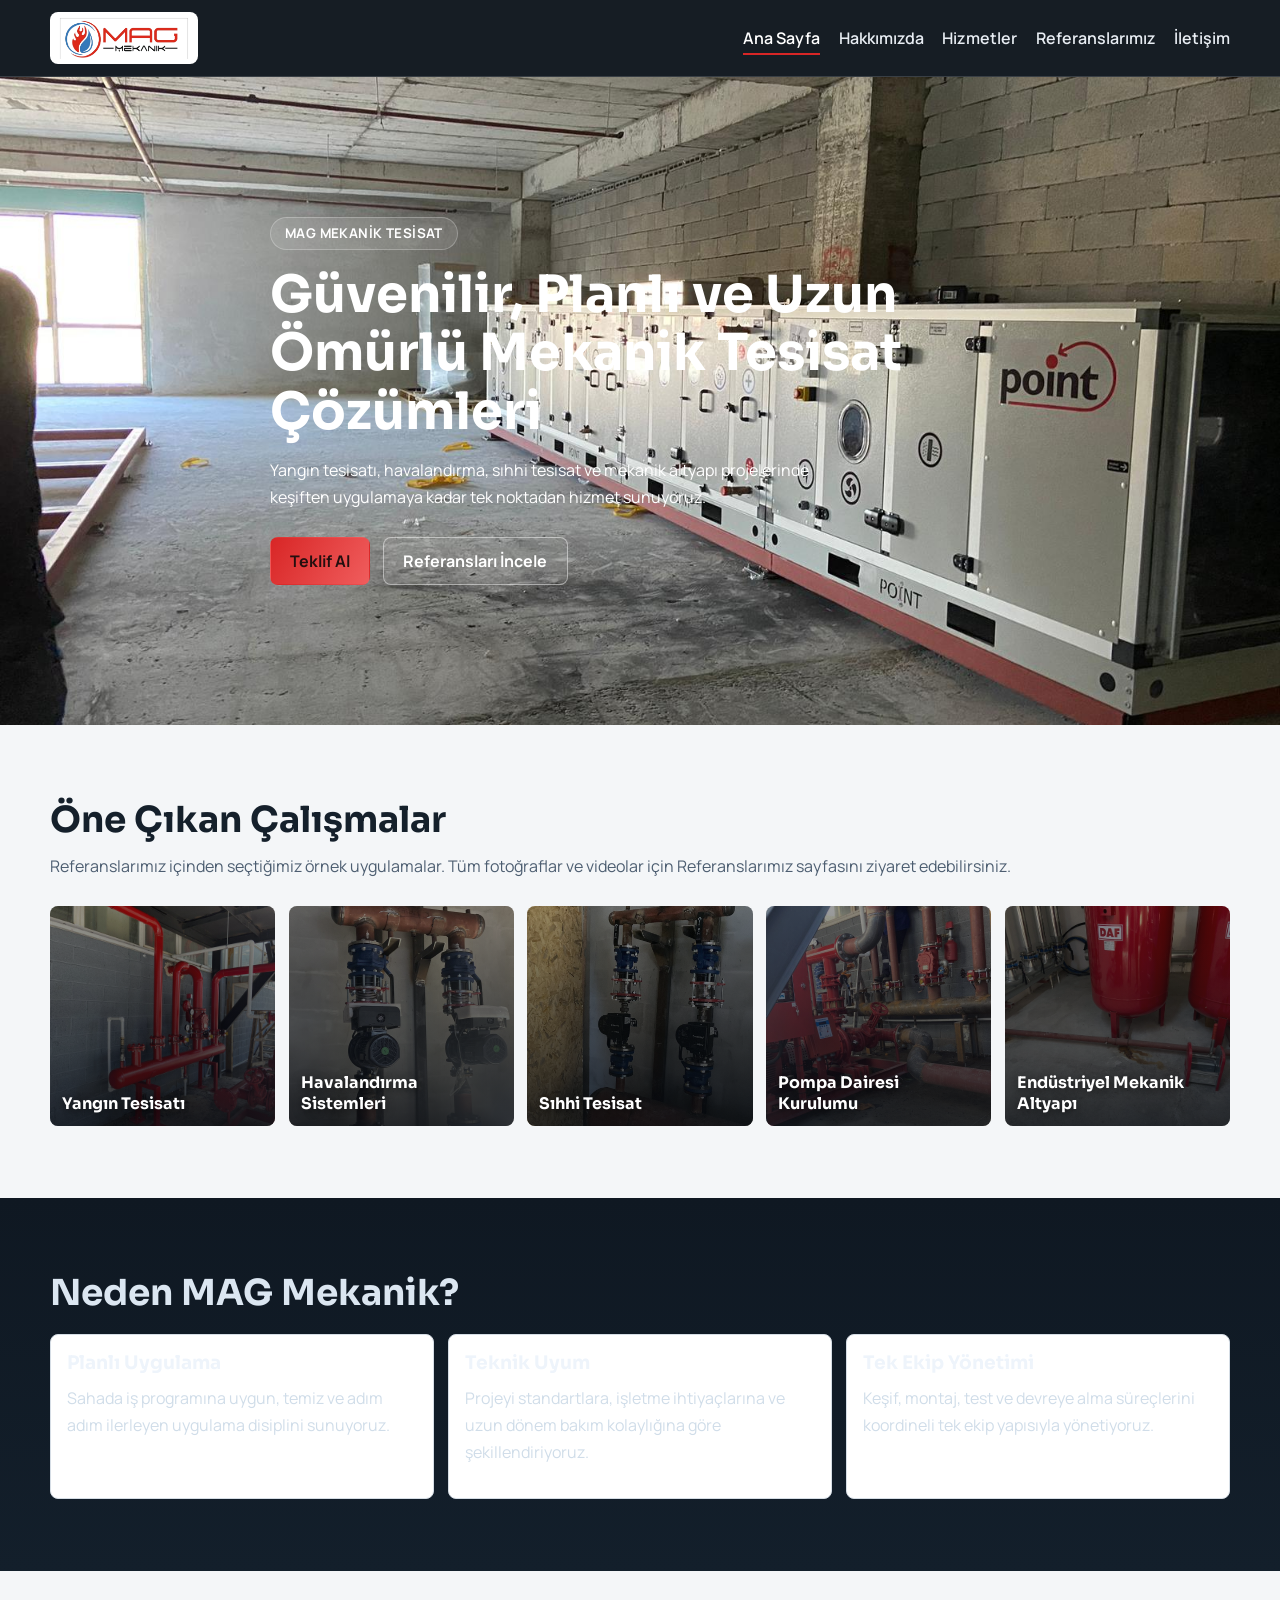
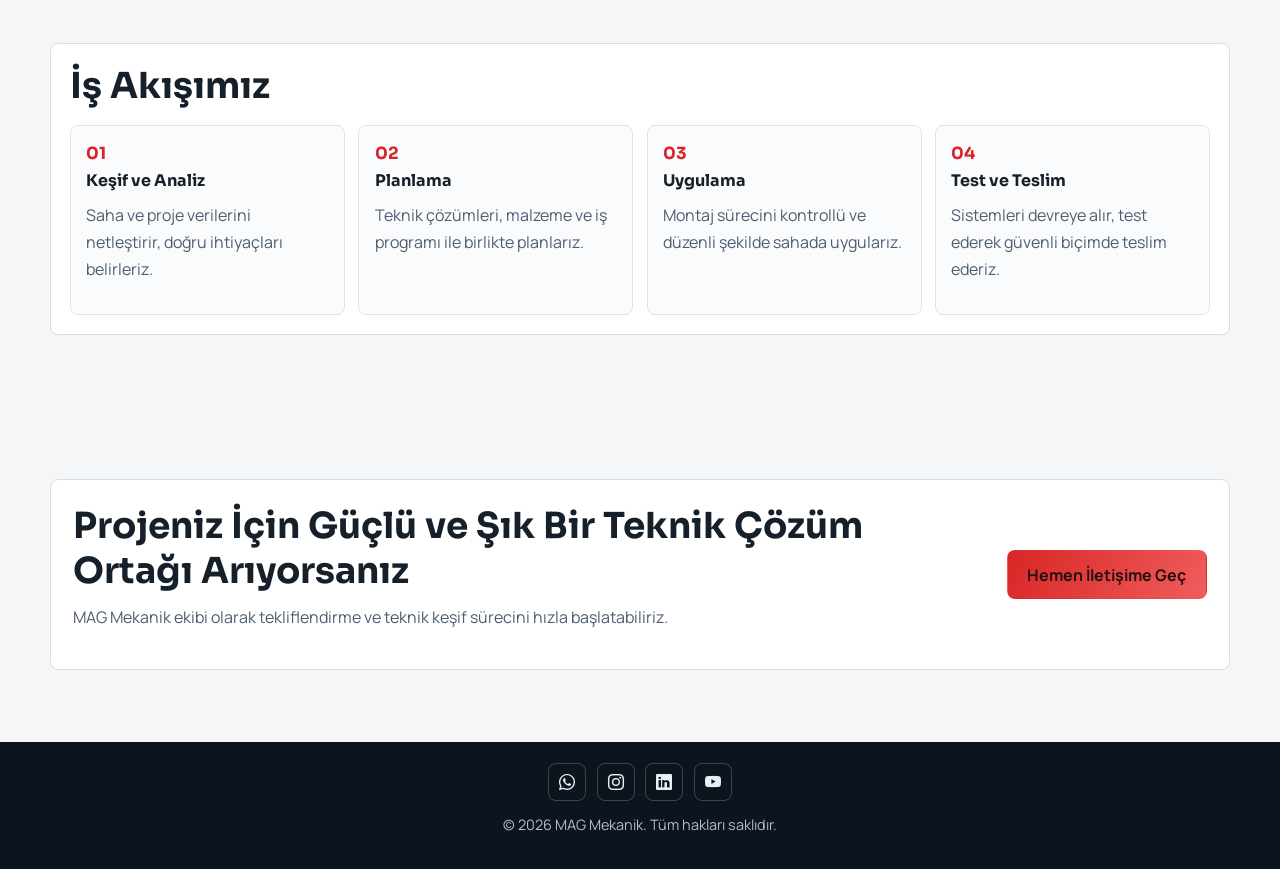
==== index.html @ f4909c28 "Add files via upload" ====
<!DOCTYPE html>
<html lang="tr">
<head>
  <meta charset="UTF-8">
  <meta name="viewport" content="width=device-width, initial-scale=1.0">
  <title>MAG Mekanik | Ana Sayfa</title>
  <meta name="description" content="MAG Mekanik: mekanik tesisat, yangın tesisatı, havalandırma ve sıhhi tesisat çözümleri.">
  <link rel="preconnect" href="https://fonts.googleapis.com">
  <link rel="preconnect" href="https://fonts.gstatic.com" crossorigin>
  <link href="https://fonts.googleapis.com/css2?family=Manrope:wght@400;500;600;700;800&family=Sora:wght@600;700;800&display=swap" rel="stylesheet">
  <link rel="stylesheet" href="https://cdn.jsdelivr.net/npm/bootstrap-icons@1.11.3/font/bootstrap-icons.min.css">
  <link rel="stylesheet" href="styles.css">
</head>
<body>
  <div class="page-wrap">
    <header class="topbar">
      <div class="container topbar-inner">
        <a class="brand" href="index.html" aria-label="MAG Mekanik">
          <img src="assets/mag-logo-clean.png" alt="MAG Mekanik logosu">
        </a>
        <button class="menu-btn" id="menuBtn" aria-label="Menüyü aç veya kapat">Menü</button>
        <ul class="menu" id="menu">
          <li><a class="active" href="index.html">Ana Sayfa</a></li>
          <li><a href="hakkimizda.html">Hakkımızda</a></li>
          <li><a href="hizmetler.html">Hizmetler</a></li>
          <li><a href="referanslar.html">Referanslarımız</a></li>
          <li><a href="iletisim.html">İletişim</a></li>
        </ul>
      </div>
    </header>

    <main>
      <section class="hero">
        <div class="hero-slider">
          <div class="hero-slide active" style="background-image:url('assets/gallery/work-036.jpg')"></div>
          <div class="hero-slide" style="background-image:url('assets/gallery/work-037.jpg')"></div>
          <div class="hero-slide" style="background-image:url('assets/gallery/work-015.jpg')"></div>
          <div class="hero-slide" style="background-image:url('assets/gallery/work-016.jpg')"></div>
        </div>

        <div class="container hero-content">
          <span class="eyebrow">MAG MEKANİK TESİSAT</span>
          <h1>Güvenilir, Planlı ve Uzun Ömürlü Mekanik Tesisat Çözümleri</h1>
          <p>
            Yangın tesisatı, havalandırma, sıhhi tesisat ve mekanik altyapı
            projelerinde keşiften uygulamaya kadar tek noktadan hizmet sunuyoruz.
          </p>
          <div class="button-row">
            <a class="btn btn-primary" href="iletisim.html">Teklif Al</a>
            <a class="btn btn-ghost" href="referanslar.html">Referansları İncele</a>
          </div>
        </div>
      </section>

      <section class="section">
        <div class="container">
          <h2>Öne Çıkan Çalışmalar</h2>
          <p class="muted">
            Referanslarımız içinden seçtiğimiz örnek uygulamalar. Tüm fotoğraflar
            ve videolar için Referanslarımız sayfasını ziyaret edebilirsiniz.
          </p>

          <div class="feature-grid">
            <a class="feature-card feature-1" href="hizmetler.html#yangin"><h3>Yangın Tesisatı</h3></a>
            <a class="feature-card feature-2" href="hizmetler.html#havalandirma"><h3>Havalandırma Sistemleri</h3></a>
            <a class="feature-card feature-3" href="hizmetler.html#sihhi"><h3>Sıhhi Tesisat</h3></a>
            <a class="feature-card feature-4" href="hizmetler.html#pompa"><h3>Pompa Dairesi Kurulumu</h3></a>
            <a class="feature-card feature-5" href="hizmetler.html#endustriyel"><h3>Endüstriyel Mekanik Altyapı</h3></a>
          </div>
        </div>
      </section>

      <section class="section section-dark">
        <div class="container">
          <h2>Neden MAG Mekanik?</h2>
          <div class="service-grid">
            <article>
              <h3>Planlı Uygulama</h3>
              <p class="muted">Sahada iş programına uygun, temiz ve adım adım ilerleyen uygulama disiplini sunuyoruz.</p>
            </article>
            <article>
              <h3>Teknik Uyum</h3>
              <p class="muted">Projeyi standartlara, işletme ihtiyaçlarına ve uzun dönem bakım kolaylığına göre şekillendiriyoruz.</p>
            </article>
            <article>
              <h3>Tek Ekip Yönetimi</h3>
              <p class="muted">Keşif, montaj, test ve devreye alma süreçlerini koordineli tek ekip yapısıyla yönetiyoruz.</p>
            </article>
          </div>
        </div>
      </section>

      <section class="section">
        <div class="container timeline-wrap">
          <h2>İş Akışımız</h2>
          <div class="timeline-grid">
            <article><strong>01</strong><h3>Keşif ve Analiz</h3><p class="muted">Saha ve proje verilerini netleştirir, doğru ihtiyaçları belirleriz.</p></article>
            <article><strong>02</strong><h3>Planlama</h3><p class="muted">Teknik çözümleri, malzeme ve iş programı ile birlikte planlarız.</p></article>
            <article><strong>03</strong><h3>Uygulama</h3><p class="muted">Montaj sürecini kontrollü ve düzenli şekilde sahada uygularız.</p></article>
            <article><strong>04</strong><h3>Test ve Teslim</h3><p class="muted">Sistemleri devreye alır, test ederek güvenli biçimde teslim ederiz.</p></article>
          </div>
        </div>
      </section>

      <section class="section">
        <div class="container cta-band">
          <div>
            <h2>Projeniz İçin Güçlü ve Şık Bir Teknik Çözüm Ortağı Arıyorsanız</h2>
            <p class="muted">MAG Mekanik ekibi olarak tekliflendirme ve teknik keşif sürecini hızla başlatabiliriz.</p>
          </div>
          <a class="btn btn-primary" href="iletisim.html">Hemen İletişime Geç</a>
        </div>
      </section>
    </main>

    <footer class="footer">
      <div class="container">
        <div class="footer-social">
          <a href="https://wa.me/905415067615" target="_blank" rel="noopener noreferrer" aria-label="WhatsApp"><i class="bi bi-whatsapp"></i></a>
          <a href="https://www.instagram.com/" target="_blank" rel="noopener noreferrer" aria-label="Instagram"><i class="bi bi-instagram"></i></a>
          <a href="https://www.linkedin.com/" target="_blank" rel="noopener noreferrer" aria-label="LinkedIn"><i class="bi bi-linkedin"></i></a>
          <a href="https://www.youtube.com/" target="_blank" rel="noopener noreferrer" aria-label="YouTube"><i class="bi bi-youtube"></i></a>
        </div>
        <p>© <span id="year"></span> MAG Mekanik. Tüm hakları saklıdır.</p>
      </div>
    </footer>
  </div>
  <script src="main.js"></script>
</body>
</html>
---- styles.css ----
:root {
  --bg: #f4f6f8;
  --surface: #ffffff;
  --text: #15202b;
  --muted: #4d5e71;
  --line: #d5dde5;
  --brand-red: #d82626;
  --brand-blue: #2b7ec3;
  --dark: #0f1922;
}

*,
*::before,
*::after {
  box-sizing: border-box;
}

html {
  scroll-behavior: smooth;
}

body {
  margin: 0;
  font-family: "Manrope", sans-serif;
  color: var(--text);
  background: var(--bg);
}

a {
  color: inherit;
}

.container {
  width: min(1180px, calc(100% - 2.4rem));
  margin-inline: auto;
}

.page-wrap {
  min-height: 100vh;
  display: flex;
  flex-direction: column;
}

.topbar {
  position: sticky;
  top: 0;
  z-index: 30;
  background: rgba(10, 17, 25, 0.95);
  border-bottom: 1px solid rgba(255, 255, 255, 0.15);
  backdrop-filter: blur(4px);
}

.topbar-inner {
  display: flex;
  align-items: center;
  justify-content: space-between;
  min-height: 76px;
  gap: 1rem;
}

.brand {
  display: inline-flex;
  align-items: center;
  background: #fff;
  border-radius: 8px;
  padding: 0.3rem 0.55rem;
}

.brand img {
  height: 42px;
  width: auto;
  display: block;
}

.menu-btn {
  display: none;
  border: 1px solid rgba(255, 255, 255, 0.35);
  color: #fff;
  background: rgba(255, 255, 255, 0.12);
  border-radius: 8px;
  padding: 0.4rem 0.75rem;
  font: inherit;
  font-weight: 600;
}

.menu {
  list-style: none;
  display: flex;
  gap: 1.15rem;
  margin: 0;
  padding: 0;
}

.menu a {
  text-decoration: none;
  color: #e8edf3;
  font-weight: 600;
}

.menu a.active {
  color: #fff;
  border-bottom: 2px solid var(--brand-red);
  padding-bottom: 0.25rem;
}

.hero {
  position: relative;
  min-height: 72vh;
  color: #fff;
  display: grid;
  align-items: center;
  overflow: hidden;
}

.hero-slider {
  position: absolute;
  inset: 0;
}

.hero-slide {
  position: absolute;
  inset: 0;
  background-size: cover;
  background-position: center 42%;
  opacity: 0;
  transition: opacity 0.8s ease;
}

.hero-slide.active {
  opacity: 1;
}

.hero::before {
  content: "";
  position: absolute;
  inset: 0;
  background:
    linear-gradient(110deg, rgba(10, 17, 25, 0.9) 20%, rgba(10, 17, 25, 0.52) 65%, rgba(10, 17, 25, 0.25) 100%);
}

.hero-content {
  position: relative;
  z-index: 1;
  max-width: 740px;
  padding: 4.8rem 0;
}

.eyebrow {
  display: inline-block;
  border: 1px solid rgba(255, 255, 255, 0.25);
  border-radius: 999px;
  padding: 0.42rem 0.88rem;
  background: rgba(255, 255, 255, 0.1);
  font-size: 0.84rem;
  font-weight: 700;
  letter-spacing: 0.03em;
}

h1,
h2,
h3,
h4 {
  margin: 0;
  font-family: "Sora", sans-serif;
}

h1 {
  margin-top: 1rem;
  font-size: clamp(2rem, 4vw, 3.7rem);
  line-height: 1.14;
}

.hero p {
  max-width: 60ch;
  line-height: 1.7;
  margin: 1rem 0 0;
}

.button-row {
  display: flex;
  gap: 0.8rem;
  margin-top: 1.6rem;
  flex-wrap: wrap;
}

.btn {
  border-radius: 8px;
  padding: 0.76rem 1.2rem;
  text-decoration: none;
  border: 1px solid transparent;
  font-weight: 700;
}

.btn-primary {
  background: linear-gradient(120deg, var(--brand-red), #f05d5d);
  color: #240f0f;
}

.btn-ghost {
  border-color: rgba(255, 255, 255, 0.45);
  color: #fff;
  background: rgba(255, 255, 255, 0.08);
}

.section {
  padding: 4.5rem 0;
}

.section-dark {
  background: linear-gradient(180deg, #0f1822, #131f2b);
  color: #dbe6f1;
}

.section-dark .muted {
  color: #d0dde9;
}

.section-dark article {
  background: rgba(0, 0, 0, 0.28);
  border-color: rgba(255, 255, 255, 0.26);
}

.section-dark h3,
.section-dark p {
  color: #eef4fb;
}

.section h2 {
  font-size: clamp(1.5rem, 2.8vw, 2.35rem);
}

.muted {
  margin-top: 0.7rem;
  color: var(--muted);
  line-height: 1.68;
}

.split {
  display: grid;
  grid-template-columns: 1.1fr 1fr;
  gap: 1.4rem;
  align-items: start;
}

.panel {
  background: var(--surface);
  border: 1px solid var(--line);
  border-radius: 8px;
  padding: 1.1rem;
}

.about-grid {
  display: grid;
  grid-template-columns: 1fr 1fr;
  gap: 1.1rem;
}

.about-card {
  display: grid;
  grid-template-rows: 220px auto;
  gap: 0.7rem;
  height: 100%;
}

.about-thumb {
  width: 100%;
  height: 100%;
  object-fit: cover;
  border-radius: 8px;
  border: 1px solid #d4dde7;
}

.feature-grid {
  margin-top: 1.6rem;
  display: grid;
  grid-template-columns: repeat(5, minmax(0, 1fr));
  gap: 0.85rem;
}

.feature-card {
  position: relative;
  min-height: 220px;
  border-radius: 8px;
  overflow: hidden;
  color: #fff;
  text-decoration: none;
}

.feature-card::before {
  content: "";
  position: absolute;
  inset: 0;
  background-size: cover;
  background-position: center;
  filter: saturate(0.82) brightness(0.76);
}

.feature-card::after {
  content: "";
  position: absolute;
  inset: 0;
  background: linear-gradient(180deg, rgba(8, 12, 18, 0.2), rgba(8, 12, 18, 0.8));
}

.feature-card h3 {
  position: absolute;
  z-index: 1;
  bottom: 12px;
  left: 12px;
  right: 12px;
  font-size: 1rem;
  text-shadow: 0 2px 8px rgba(0, 0, 0, 0.6);
}

.feature-1::before { background-image: url("assets/gallery/work-031.jpg"); }
.feature-2::before { background-image: url("assets/gallery/work-023.jpg"); }
.feature-3::before { background-image: url("assets/gallery/work-021.jpg"); }
.feature-4::before { background-image: url("assets/gallery/work-040.jpg"); }
.feature-5::before { background-image: url("assets/gallery/work-033.jpg"); }

.service-grid,
.stats-grid {
  margin-top: 1.2rem;
  display: grid;
  grid-template-columns: repeat(3, minmax(0, 1fr));
  gap: 0.85rem;
}

.service-grid article,
.stats-grid article {
  background: #fff;
  border: 1px solid var(--line);
  border-radius: 8px;
  padding: 1rem;
}

.service-photo-grid .service-photo-card {
  position: relative;
  min-height: 260px;
  color: #fff;
  overflow: hidden;
  border-color: rgba(255, 255, 255, 0.15);
}

.service-photo-grid .service-photo-card::before {
  content: "";
  position: absolute;
  inset: 0;
  background-size: cover;
  background-position: center;
  filter: saturate(0.9) brightness(0.78);
}

.service-photo-grid .service-photo-card::after {
  content: "";
  position: absolute;
  inset: 0;
  background: linear-gradient(180deg, rgba(7, 10, 15, 0.12), rgba(7, 10, 15, 0.84));
}

.service-photo-grid .service-photo-card h3,
.service-photo-grid .service-photo-card p {
  position: relative;
  z-index: 1;
  color: #f4f8fc;
}

.service-photo-grid .service-photo-card h3 {
  margin-top: auto;
  font-size: 1.04rem;
}

.service-photo-grid .service-photo-card p {
  color: #dce7f2;
}

.service-photo-grid .svc-1::before { background-image: url("assets/gallery/work-031.jpg"); }
.service-photo-grid .svc-2::before { background-image: url("assets/gallery/work-023.jpg"); }
.service-photo-grid .svc-3::before { background-image: url("assets/gallery/work-021.jpg"); }
.service-photo-grid .svc-4::before { background-image: url("assets/gallery/work-040.jpg"); }
.service-photo-grid .svc-5::before { background-image: url("assets/gallery/work-033.jpg"); }
.service-photo-grid .svc-6::before { background-image: url("assets/gallery/work-035.jpg"); }

.timeline-wrap {
  background: #fff;
  border: 1px solid var(--line);
  border-radius: 8px;
  padding: 1.2rem;
}

.timeline-grid {
  margin-top: 1.1rem;
  display: grid;
  grid-template-columns: repeat(4, minmax(0, 1fr));
  gap: 0.85rem;
}

.timeline-grid article {
  background: #f9fbfd;
  border: 1px solid #dbe3eb;
  border-radius: 8px;
  padding: 0.95rem;
}

.timeline-grid strong {
  color: var(--brand-red);
  font-family: "Sora", sans-serif;
  font-size: 1.05rem;
}

.timeline-grid h3 {
  margin-top: 0.4rem;
  font-size: 1rem;
}

.cta-band {
  background: #fff;
  border: 1px solid var(--line);
  border-radius: 8px;
  padding: 1.4rem;
  display: grid;
  grid-template-columns: 1fr auto;
  align-items: center;
  gap: 1rem;
}

.stats-grid strong {
  display: block;
  color: var(--brand-red);
  font-size: 1.45rem;
}

.stats-grid span {
  color: var(--muted);
  font-size: 0.92rem;
}

.ref-head {
  display: flex;
  align-items: baseline;
  justify-content: space-between;
  gap: 1rem;
}

.ref-head a {
  text-decoration: none;
  color: var(--brand-blue);
  font-weight: 700;
}

.gallery-video {
  margin-top: 1rem;
  border-radius: 8px;
  overflow: hidden;
  border: 1px solid var(--line);
  background: #000;
}

.gallery-video video {
  width: 100%;
  display: block;
  max-height: 460px;
}

.gallery-grid {
  margin-top: 1rem;
  columns: 4 220px;
  column-gap: 0.9rem;
}

.gallery-grid a {
  display: block;
  margin-bottom: 0.9rem;
  border-radius: 8px;
  overflow: hidden;
  border: 1px solid var(--line);
  break-inside: avoid;
}

.gallery-grid img {
  width: 100%;
  height: auto;
  display: block;
}

.contact-page .section {
  padding-top: 3rem;
}

.contact-block h3 {
  margin-top: 1.05rem;
  font-size: 1.03rem;
  font-family: "Manrope", sans-serif;
}

.contact-block p {
  margin: 0.5rem 0;
  line-height: 1.65;
  color: #273646;
}

.map-wrap {
  margin-top: 1rem;
  border: 1px solid var(--line);
  border-radius: 8px;
  overflow: hidden;
}

.map-wrap iframe {
  width: 100%;
  height: 380px;
  border: 0;
  display: block;
}

.contact-form {
  margin-top: 1rem;
  display: grid;
  gap: 0.45rem;
}

.contact-form label {
  font-size: 0.92rem;
}

.contact-form input,
.contact-form textarea {
  font: inherit;
  border: 1px solid #c7d2dd;
  border-radius: 8px;
  padding: 0.7rem 0.8rem;
  background: #fff;
}

.footer {
  margin-top: auto;
  background: #0c151e;
  color: #b0becd;
  text-align: center;
  font-size: 0.9rem;
  padding: 1.3rem 0;
}

.footer-social {
  display: flex;
  align-items: center;
  justify-content: center;
  gap: 0.65rem;
  margin-bottom: 0.8rem;
}

.footer-social a {
  width: 38px;
  height: 38px;
  border-radius: 8px;
  border: 1px solid rgba(255, 255, 255, 0.2);
  display: inline-flex;
  align-items: center;
  justify-content: center;
  text-decoration: none;
  color: #e6eef6;
  transition: transform 0.2s ease, border-color 0.2s ease, background 0.2s ease;
}

.footer-social a:hover {
  transform: translateY(-2px);
  border-color: rgba(255, 255, 255, 0.45);
  background: rgba(255, 255, 255, 0.08);
}

.footer-social i {
  font-size: 1rem;
}

@media (max-width: 1080px) {
  .feature-grid {
    grid-template-columns: repeat(3, minmax(0, 1fr));
  }

  .timeline-grid {
    grid-template-columns: repeat(2, minmax(0, 1fr));
  }
}

@media (max-width: 900px) {
  .split,
  .service-grid,
  .stats-grid {
    grid-template-columns: 1fr 1fr;
  }

  .about-grid {
    grid-template-columns: 1fr;
  }

  .cta-band {
    grid-template-columns: 1fr;
  }

  .menu-btn {
    display: inline-block;
  }

  .menu {
    position: absolute;
    right: 1.2rem;
    top: 74px;
    width: min(290px, calc(100% - 2.4rem));
    border: 1px solid rgba(255, 255, 255, 0.2);
    border-radius: 8px;
    display: none;
    flex-direction: column;
    padding: 0.85rem;
    background: rgba(12, 21, 30, 0.98);
  }

  .menu.open {
    display: flex;
  }

  .gallery-grid {
    columns: 3 180px;
  }
}

@media (max-width: 680px) {
  .container {
    width: min(1180px, calc(100% - 1.2rem));
  }

  .feature-grid,
  .split,
  .about-grid,
  .service-grid,
  .stats-grid,
  .timeline-grid {
    grid-template-columns: 1fr;
  }

  .section {
    padding: 3.4rem 0;
  }

  .gallery-grid {
    columns: 2 140px;
  }
}
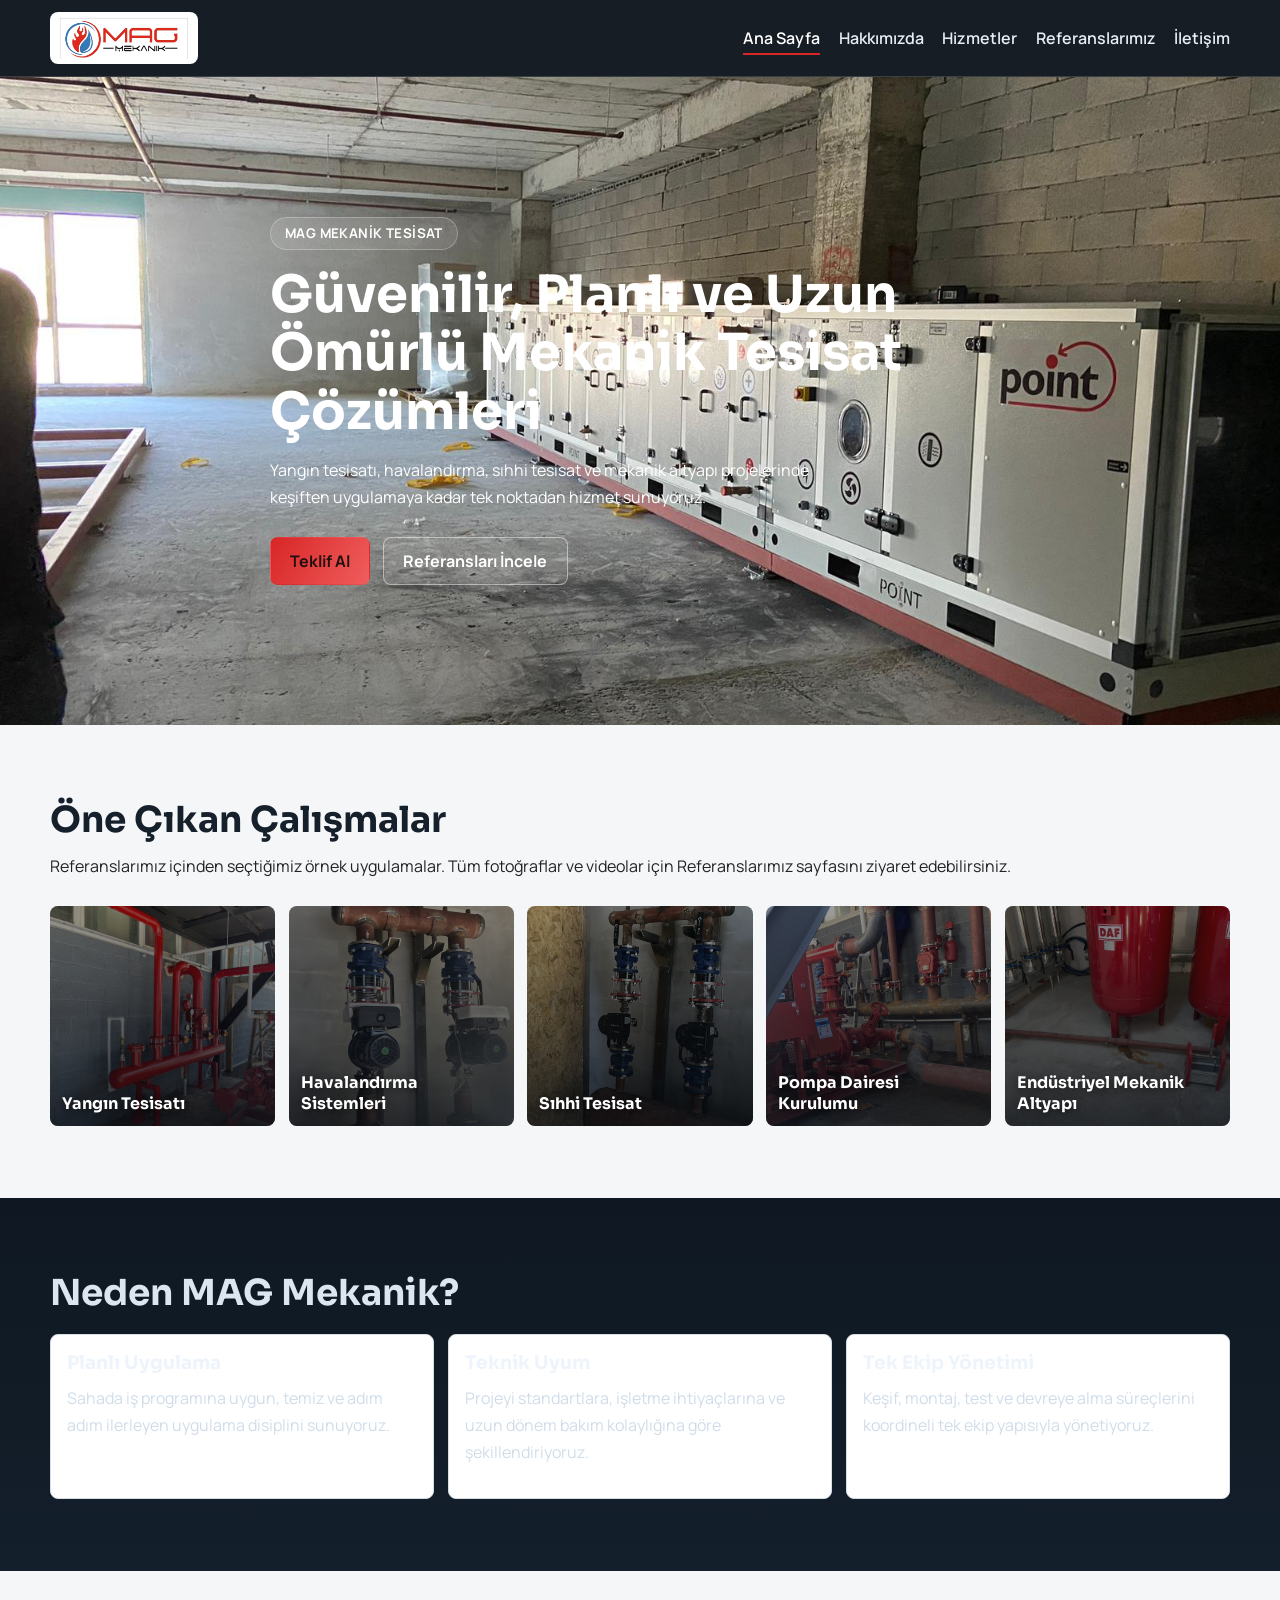
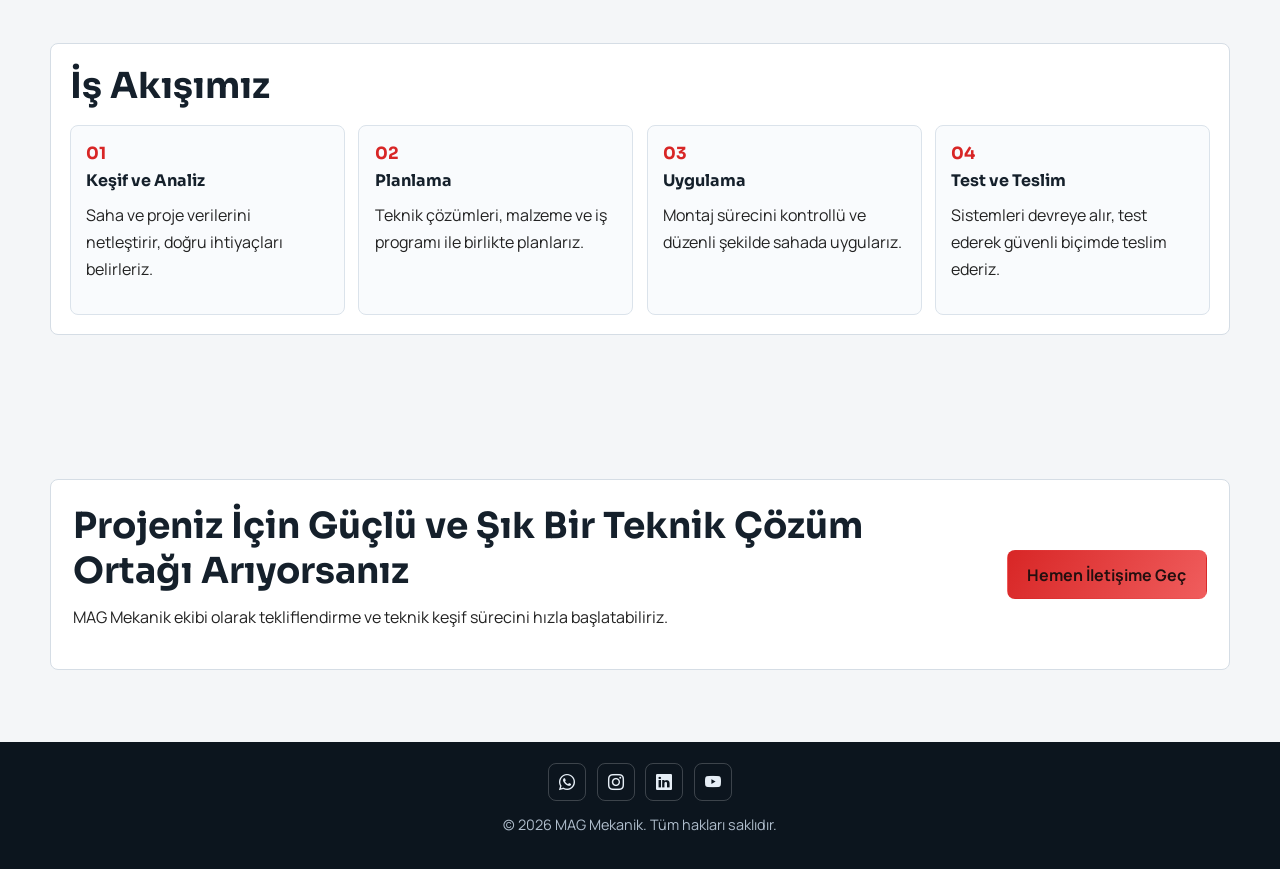
==== commit 7ba65b6c: "Update index.html" ====
--- a/index.html
+++ b/index.html
@@ -4,6 +4,7 @@
   <meta charset="UTF-8">
   <meta name="viewport" content="width=device-width, initial-scale=1.0">
   <title>MAG Mekanik | Ana Sayfa</title>
+  <link rel="icon" type="image/png" href="favicon.png.png">
   <meta name="description" content="MAG Mekanik: mekanik tesisat, yangın tesisatı, havalandırma ve sıhhi tesisat çözümleri.">
   <link rel="preconnect" href="https://fonts.googleapis.com">
   <link rel="preconnect" href="https://fonts.gstatic.com" crossorigin>
--- a/styles.css
+++ b/styles.css
@@ -2,7 +2,7 @@
   --bg: #f4f6f8;
   --surface: #ffffff;
   --text: #15202b;
-  --muted: #4d5e71;
+  --muted: #222222;
   --line: #d5dde5;
   --brand-red: #d82626;
   --brand-blue: #2b7ec3;
@@ -375,10 +375,10 @@
 }
 
 .service-photo-grid .svc-1::before { background-image: url("assets/gallery/work-031.jpg"); }
-.service-photo-grid .svc-2::before { background-image: url("assets/gallery/work-023.jpg"); }
+.service-photo-grid .svc-2::before { background-image: url("assets/gallery/work1.jpeg"); }
 .service-photo-grid .svc-3::before { background-image: url("assets/gallery/work-021.jpg"); }
 .service-photo-grid .svc-4::before { background-image: url("assets/gallery/work-040.jpg"); }
-.service-photo-grid .svc-5::before { background-image: url("assets/gallery/work-033.jpg"); }
+.service-photo-grid .svc-5::before { background-image: url("assets/gallery/work-017.jpg"); }
 .service-photo-grid .svc-6::before { background-image: url("assets/gallery/work-035.jpg"); }
 
 .timeline-wrap {
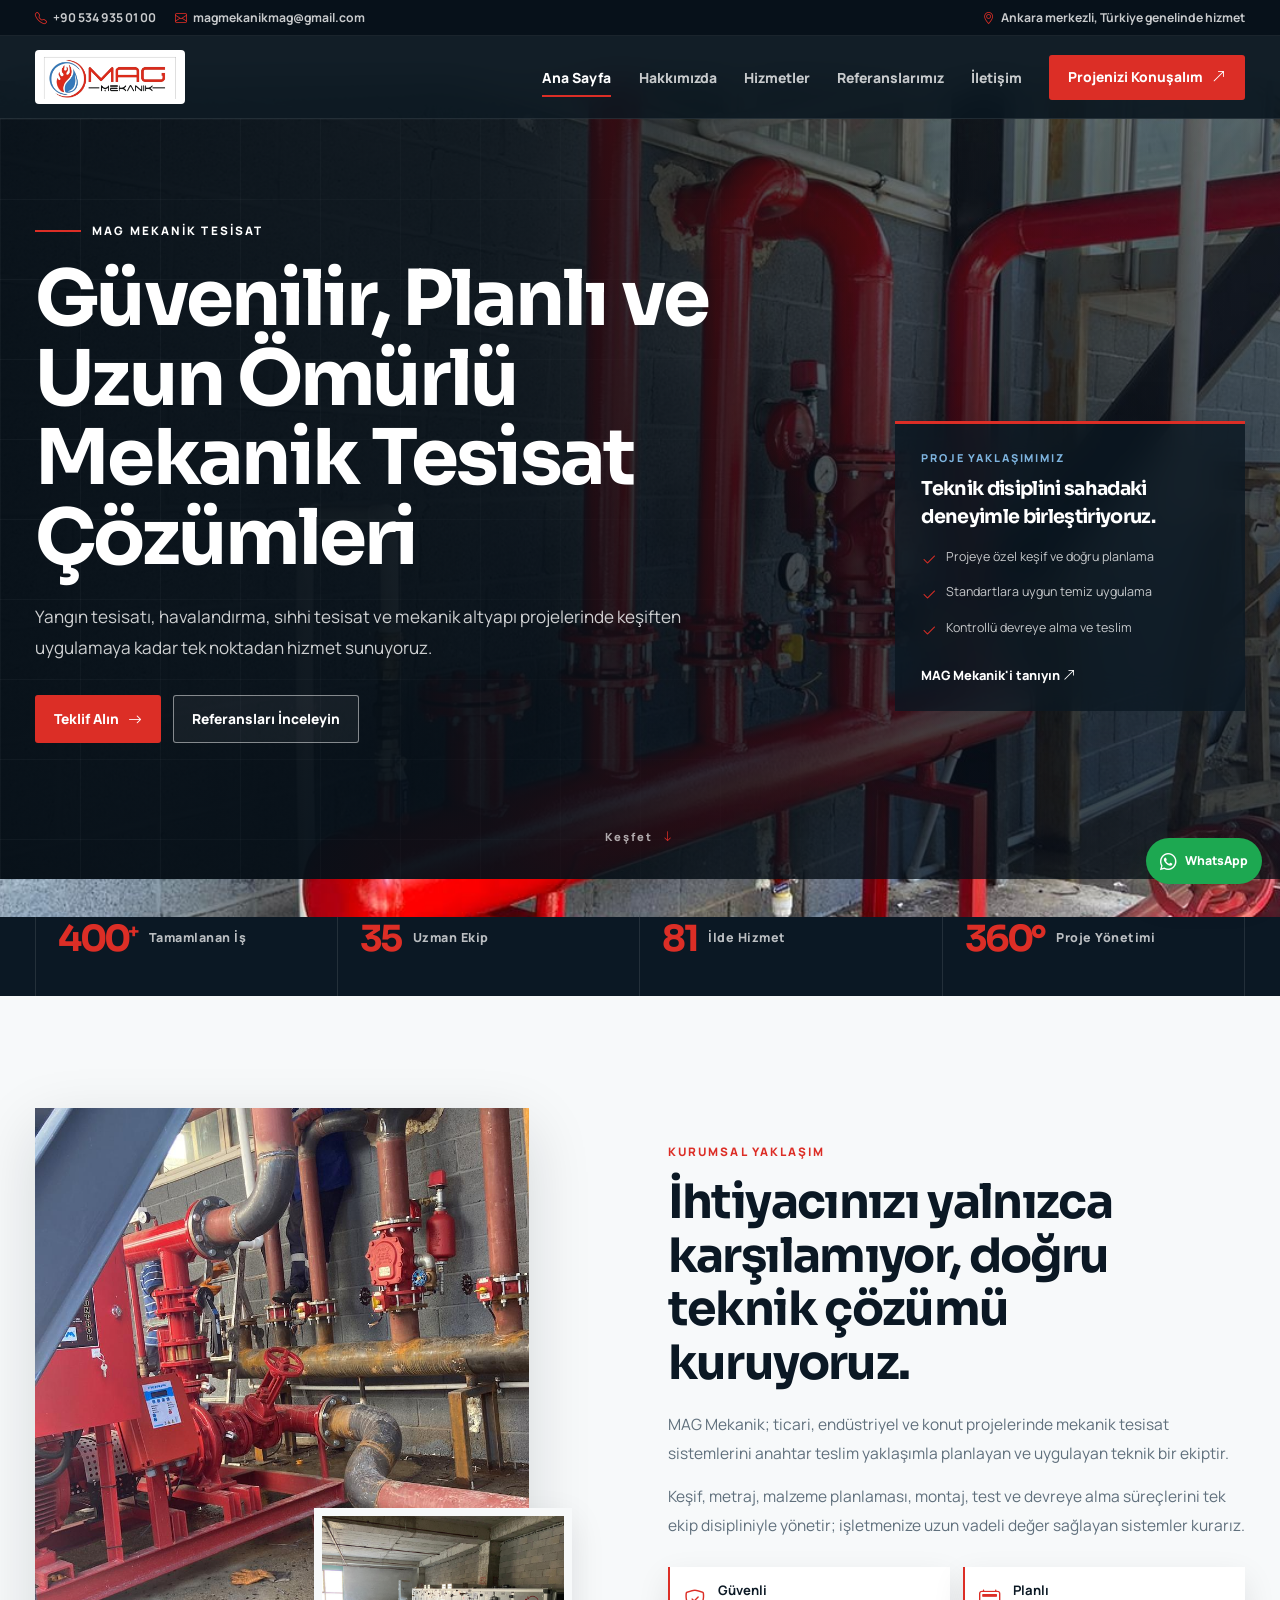
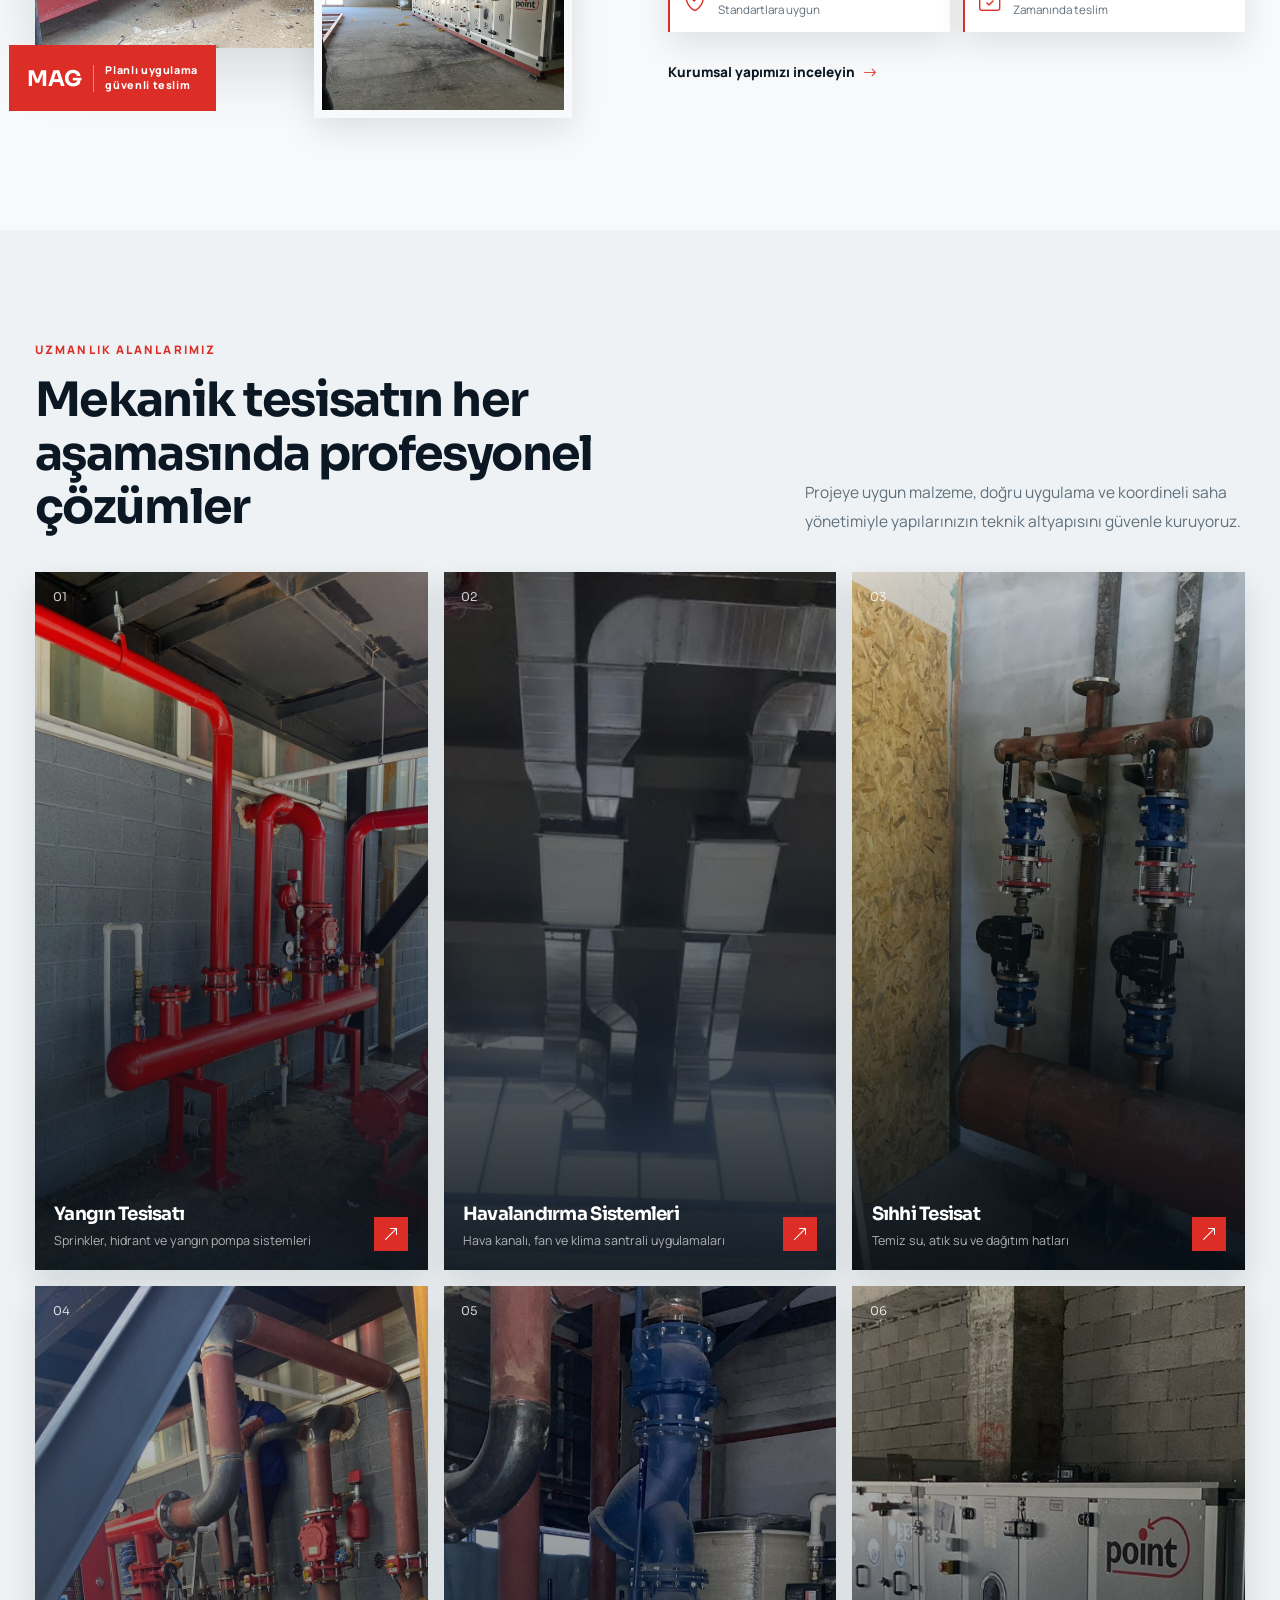
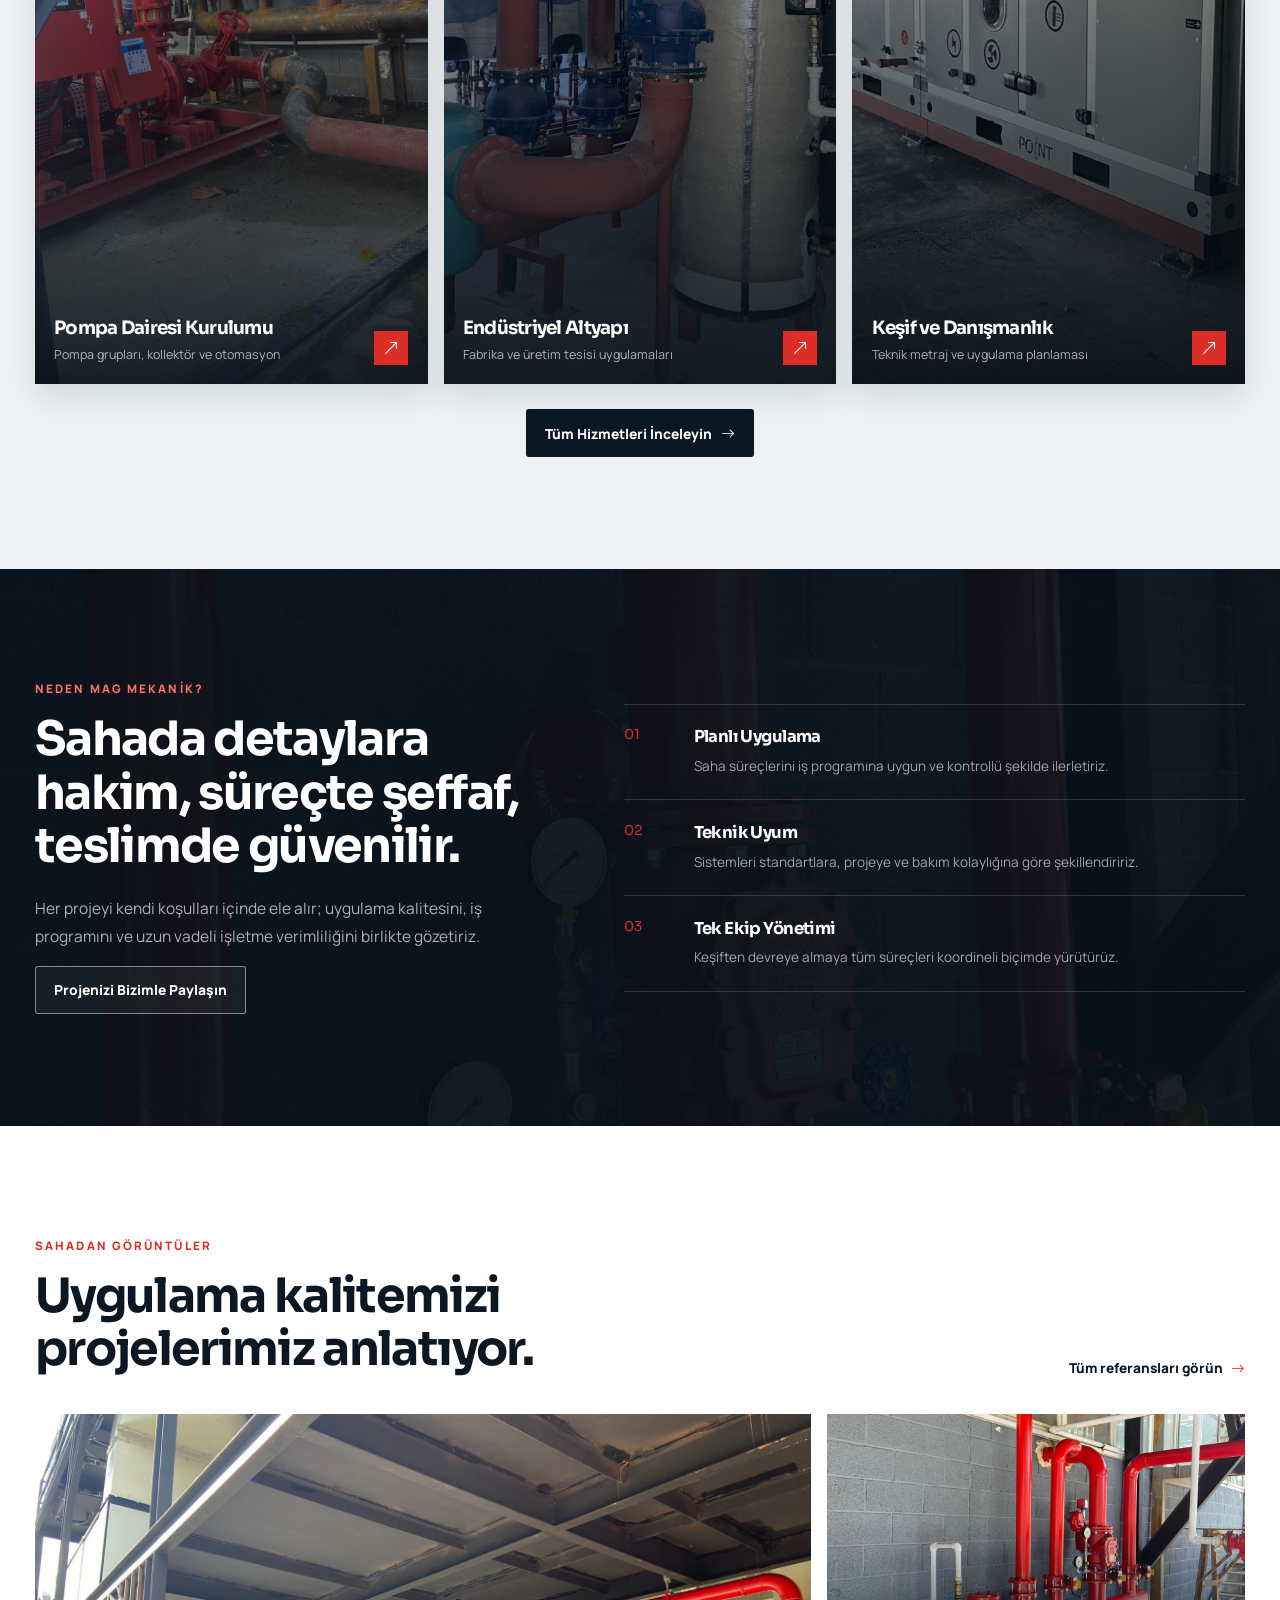
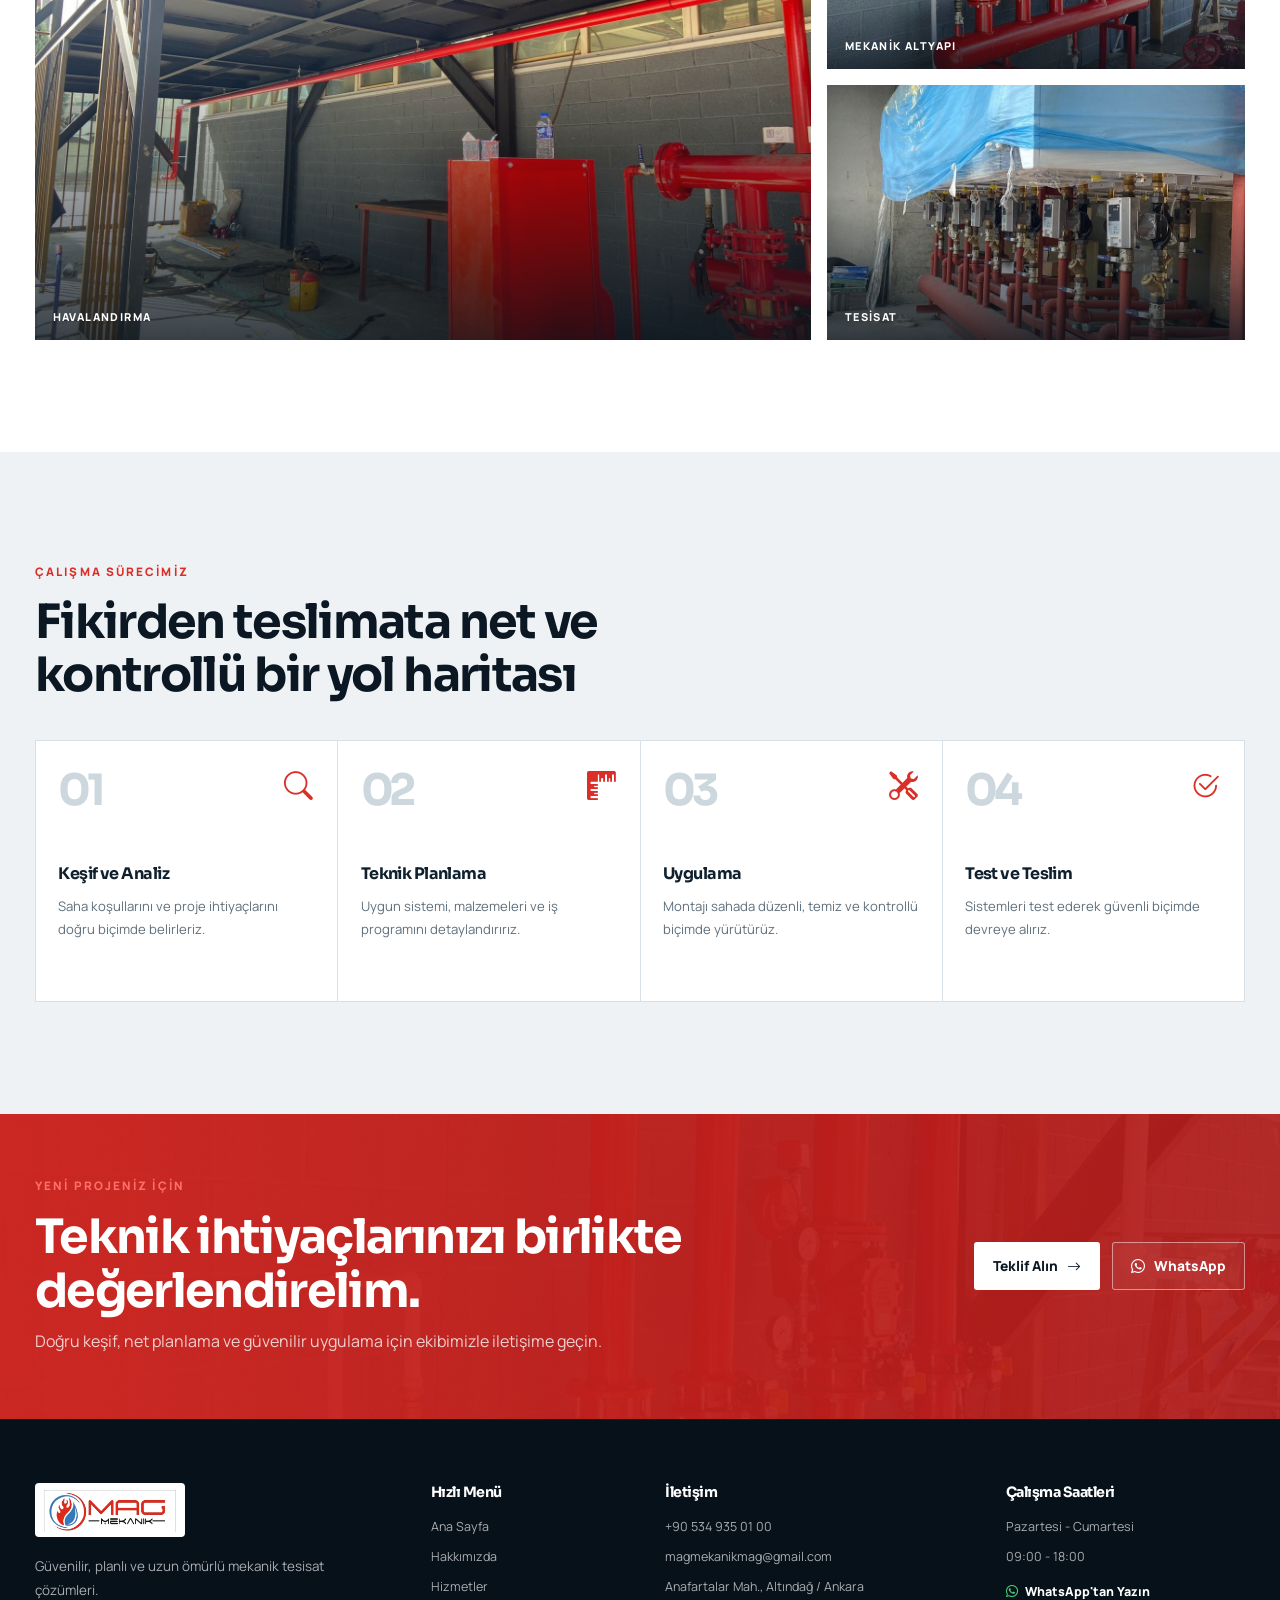
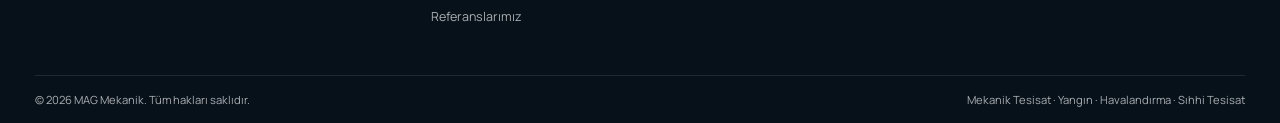
==== commit 3b14b0ce: "Add files via upload" ====
--- a/index.html
+++ b/index.html
@@ -3,9 +3,9 @@
 <head>
   <meta charset="UTF-8">
   <meta name="viewport" content="width=device-width, initial-scale=1.0">
-  <title>MAG Mekanik | Ana Sayfa</title>
-  <link rel="icon" type="image/png" href="favicon.png.png">
-  <meta name="description" content="MAG Mekanik: mekanik tesisat, yangın tesisatı, havalandırma ve sıhhi tesisat çözümleri.">
+  <title>MAG Mekanik | Mekanik Tesisat Çözümleri</title>
+  <meta name="description" content="MAG Mekanik; yangın tesisatı, havalandırma, sıhhi tesisat ve endüstriyel mekanik altyapı projelerinde keşiften teslimata profesyonel çözümler sunar.">
+  <link rel="icon" type="image/png" href="favicon.png">
   <link rel="preconnect" href="https://fonts.googleapis.com">
   <link rel="preconnect" href="https://fonts.gstatic.com" crossorigin>
   <link href="https://fonts.googleapis.com/css2?family=Manrope:wght@400;500;600;700;800&family=Sora:wght@600;700;800&display=swap" rel="stylesheet">
@@ -13,118 +13,279 @@
   <link rel="stylesheet" href="styles.css">
 </head>
 <body>
-  <div class="page-wrap">
-    <header class="topbar">
-      <div class="container topbar-inner">
-        <a class="brand" href="index.html" aria-label="MAG Mekanik">
+  <div class="site-shell">
+    <div class="utility-bar">
+      <div class="container utility-inner">
+        <div class="utility-links">
+          <a href="tel:+905349350100"><i class="bi bi-telephone"></i> +90 534 935 01 00</a>
+          <a href="mailto:magmekanikmag@gmail.com"><i class="bi bi-envelope"></i> magmekanikmag@gmail.com</a>
+        </div>
+        <span><i class="bi bi-geo-alt"></i> Ankara merkezli, Türkiye genelinde hizmet</span>
+      </div>
+    </div>
+
+    <header class="site-header">
+      <div class="container header-inner">
+        <a class="brand" href="index.html" aria-label="MAG Mekanik ana sayfa">
           <img src="assets/mag-logo-clean.png" alt="MAG Mekanik logosu">
         </a>
-        <button class="menu-btn" id="menuBtn" aria-label="Menüyü aç veya kapat">Menü</button>
-        <ul class="menu" id="menu">
-          <li><a class="active" href="index.html">Ana Sayfa</a></li>
-          <li><a href="hakkimizda.html">Hakkımızda</a></li>
-          <li><a href="hizmetler.html">Hizmetler</a></li>
-          <li><a href="referanslar.html">Referanslarımız</a></li>
-          <li><a href="iletisim.html">İletişim</a></li>
-        </ul>
+        <button class="menu-toggle" id="menuToggle" type="button" aria-label="Menüyü aç veya kapat" aria-expanded="false" aria-controls="siteNav">
+          <span></span><span></span><span></span>
+        </button>
+        <nav class="site-nav" id="siteNav" aria-label="Ana menü">
+          <a class="active" href="index.html">Ana Sayfa</a>
+          <a href="hakkimizda.html">Hakkımızda</a>
+          <a href="hizmetler.html">Hizmetler</a>
+          <a href="referanslar.html">Referanslarımız</a>
+          <a href="iletisim.html">İletişim</a>
+          <a class="nav-cta" href="iletisim.html"><span>Projenizi Konuşalım</span><i class="bi bi-arrow-up-right"></i></a>
+        </nav>
       </div>
     </header>
 
     <main>
       <section class="hero">
-        <div class="hero-slider">
-          <div class="hero-slide active" style="background-image:url('assets/gallery/work-036.jpg')"></div>
-          <div class="hero-slide" style="background-image:url('assets/gallery/work-037.jpg')"></div>
-          <div class="hero-slide" style="background-image:url('assets/gallery/work-015.jpg')"></div>
-          <div class="hero-slide" style="background-image:url('assets/gallery/work-016.jpg')"></div>
-        </div>
-
-        <div class="container hero-content">
-          <span class="eyebrow">MAG MEKANİK TESİSAT</span>
-          <h1>Güvenilir, Planlı ve Uzun Ömürlü Mekanik Tesisat Çözümleri</h1>
-          <p>
-            Yangın tesisatı, havalandırma, sıhhi tesisat ve mekanik altyapı
-            projelerinde keşiften uygulamaya kadar tek noktadan hizmet sunuyoruz.
-          </p>
-          <div class="button-row">
-            <a class="btn btn-primary" href="iletisim.html">Teklif Al</a>
-            <a class="btn btn-ghost" href="referanslar.html">Referansları İncele</a>
-          </div>
-        </div>
-      </section>
-
-      <section class="section">
+        <div class="hero-slider" aria-hidden="true">
+          <div class="hero-slide active" style="background-image: url('assets/gallery/work-031.jpg')"></div>
+          <div class="hero-slide" style="background-image: url('assets/gallery/work-036.jpg')"></div>
+          <div class="hero-slide" style="background-image: url('assets/gallery/work-023.jpg')"></div>
+        </div>
+        <div class="hero-overlay"></div>
+        <div class="container hero-inner">
+          <div class="hero-copy reveal">
+            <p class="eyebrow"><span></span> MAG MEKANİK TESİSAT</p>
+            <h1>Güvenilir, Planlı ve Uzun Ömürlü Mekanik Tesisat Çözümleri</h1>
+            <p class="hero-text">
+              Yangın tesisatı, havalandırma, sıhhi tesisat ve mekanik altyapı projelerinde
+              keşiften uygulamaya kadar tek noktadan hizmet sunuyoruz.
+            </p>
+            <div class="hero-actions">
+              <a class="btn btn-primary" href="iletisim.html">Teklif Alın <i class="bi bi-arrow-right"></i></a>
+              <a class="btn btn-outline-light" href="referanslar.html">Referansları İnceleyin</a>
+            </div>
+          </div>
+
+          <aside class="hero-card reveal">
+            <p class="hero-card-label">PROJE YAKLAŞIMIMIZ</p>
+            <h2>Teknik disiplini sahadaki deneyimle birleştiriyoruz.</h2>
+            <ul class="check-list">
+              <li><i class="bi bi-check2"></i> Projeye özel keşif ve doğru planlama</li>
+              <li><i class="bi bi-check2"></i> Standartlara uygun temiz uygulama</li>
+              <li><i class="bi bi-check2"></i> Kontrollü devreye alma ve teslim</li>
+            </ul>
+            <a href="hakkimizda.html">MAG Mekanik'i tanıyın <i class="bi bi-arrow-up-right"></i></a>
+          </aside>
+        </div>
+        <a class="hero-scroll" href="#kurumsal" aria-label="Aşağı kaydır">
+          <span>Keşfet</span><i class="bi bi-arrow-down"></i>
+        </a>
+      </section>
+
+      <section class="metrics">
+        <div class="container metrics-grid">
+          <article><strong>400<sup>+</sup></strong><span>Tamamlanan İş</span></article>
+          <article><strong>35</strong><span>Uzman Ekip</span></article>
+          <article><strong>81</strong><span>İlde Hizmet</span></article>
+          <article><strong>360°</strong><span>Proje Yönetimi</span></article>
+        </div>
+      </section>
+
+      <section class="section intro-section" id="kurumsal">
+        <div class="container intro-grid">
+          <div class="image-stack reveal">
+            <img class="image-stack-main" src="assets/gallery/work-040.jpg" alt="MAG Mekanik pompa dairesi uygulaması">
+            <img class="image-stack-small" src="assets/gallery/work-036.jpg" alt="MAG Mekanik havalandırma sistemi uygulaması">
+            <div class="image-badge"><strong>MAG</strong><span>Planlı uygulama<br>güvenli teslim</span></div>
+          </div>
+          <div class="section-copy reveal">
+            <p class="section-tag">KURUMSAL YAKLAŞIM</p>
+            <h2>İhtiyacınızı yalnızca karşılamıyor, doğru teknik çözümü kuruyoruz.</h2>
+            <p>
+              MAG Mekanik; ticari, endüstriyel ve konut projelerinde mekanik tesisat sistemlerini
+              anahtar teslim yaklaşımla planlayan ve uygulayan teknik bir ekiptir.
+            </p>
+            <p>
+              Keşif, metraj, malzeme planlaması, montaj, test ve devreye alma süreçlerini
+              tek ekip disipliniyle yönetir; işletmenize uzun vadeli değer sağlayan sistemler kurarız.
+            </p>
+            <div class="mini-features">
+              <article><i class="bi bi-shield-check"></i><span><strong>Güvenli</strong>Standartlara uygun</span></article>
+              <article><i class="bi bi-calendar2-check"></i><span><strong>Planlı</strong>Zamanında teslim</span></article>
+            </div>
+            <a class="text-link" href="hakkimizda.html">Kurumsal yapımızı inceleyin <i class="bi bi-arrow-right"></i></a>
+          </div>
+        </div>
+      </section>
+
+      <section class="section services-section">
         <div class="container">
-          <h2>Öne Çıkan Çalışmalar</h2>
-          <p class="muted">
-            Referanslarımız içinden seçtiğimiz örnek uygulamalar. Tüm fotoğraflar
-            ve videolar için Referanslarımız sayfasını ziyaret edebilirsiniz.
-          </p>
-
-          <div class="feature-grid">
-            <a class="feature-card feature-1" href="hizmetler.html#yangin"><h3>Yangın Tesisatı</h3></a>
-            <a class="feature-card feature-2" href="hizmetler.html#havalandirma"><h3>Havalandırma Sistemleri</h3></a>
-            <a class="feature-card feature-3" href="hizmetler.html#sihhi"><h3>Sıhhi Tesisat</h3></a>
-            <a class="feature-card feature-4" href="hizmetler.html#pompa"><h3>Pompa Dairesi Kurulumu</h3></a>
-            <a class="feature-card feature-5" href="hizmetler.html#endustriyel"><h3>Endüstriyel Mekanik Altyapı</h3></a>
-          </div>
-        </div>
-      </section>
-
-      <section class="section section-dark">
+          <div class="section-heading reveal">
+            <div>
+              <p class="section-tag">UZMANLIK ALANLARIMIZ</p>
+              <h2>Mekanik tesisatın her aşamasında profesyonel çözümler</h2>
+            </div>
+            <p>Projeye uygun malzeme, doğru uygulama ve koordineli saha yönetimiyle yapılarınızın teknik altyapısını güvenle kuruyoruz.</p>
+          </div>
+
+          <div class="services-grid">
+            <a class="service-card reveal" href="hizmetler.html#yangin">
+              <img src="assets/gallery/work-031.jpg" alt="Yangın tesisatı">
+              <div class="service-card-overlay"></div>
+              <span class="service-number">01</span>
+              <div><h3>Yangın Tesisatı</h3><p>Sprinkler, hidrant ve yangın pompa sistemleri</p><i class="bi bi-arrow-up-right"></i></div>
+            </a>
+            <a class="service-card reveal" href="hizmetler.html#havalandirma">
+              <img src="assets/gallery/work1.jpeg" alt="Havalandırma sistemleri">
+              <div class="service-card-overlay"></div>
+              <span class="service-number">02</span>
+              <div><h3>Havalandırma Sistemleri</h3><p>Hava kanalı, fan ve klima santrali uygulamaları</p><i class="bi bi-arrow-up-right"></i></div>
+            </a>
+            <a class="service-card reveal" href="hizmetler.html#sihhi">
+              <img src="assets/gallery/work-021.jpg" alt="Sıhhi tesisat">
+              <div class="service-card-overlay"></div>
+              <span class="service-number">03</span>
+              <div><h3>Sıhhi Tesisat</h3><p>Temiz su, atık su ve dağıtım hatları</p><i class="bi bi-arrow-up-right"></i></div>
+            </a>
+            <a class="service-card reveal" href="hizmetler.html#pompa">
+              <img src="assets/gallery/work-040.jpg" alt="Pompa dairesi kurulumu">
+              <div class="service-card-overlay"></div>
+              <span class="service-number">04</span>
+              <div><h3>Pompa Dairesi Kurulumu</h3><p>Pompa grupları, kollektör ve otomasyon</p><i class="bi bi-arrow-up-right"></i></div>
+            </a>
+            <a class="service-card reveal" href="hizmetler.html#endustriyel">
+              <img src="assets/gallery/work-017.jpg" alt="Endüstriyel mekanik altyapı">
+              <div class="service-card-overlay"></div>
+              <span class="service-number">05</span>
+              <div><h3>Endüstriyel Altyapı</h3><p>Fabrika ve üretim tesisi uygulamaları</p><i class="bi bi-arrow-up-right"></i></div>
+            </a>
+            <a class="service-card reveal" href="hizmetler.html#danismanlik">
+              <img src="assets/gallery/work-035.jpg" alt="Keşif ve danışmanlık">
+              <div class="service-card-overlay"></div>
+              <span class="service-number">06</span>
+              <div><h3>Keşif ve Danışmanlık</h3><p>Teknik metraj ve uygulama planlaması</p><i class="bi bi-arrow-up-right"></i></div>
+            </a>
+          </div>
+          <div class="section-action reveal">
+            <a class="btn btn-dark" href="hizmetler.html">Tüm Hizmetleri İnceleyin <i class="bi bi-arrow-right"></i></a>
+          </div>
+        </div>
+      </section>
+
+      <section class="section dark-section">
+        <div class="container dark-layout">
+          <div class="section-copy reveal">
+            <p class="section-tag section-tag-light">NEDEN MAG MEKANİK?</p>
+            <h2>Sahada detaylara hakim, süreçte şeffaf, teslimde güvenilir.</h2>
+            <p>Her projeyi kendi koşulları içinde ele alır; uygulama kalitesini, iş programını ve uzun vadeli işletme verimliliğini birlikte gözetiriz.</p>
+            <a class="btn btn-outline-light" href="iletisim.html">Projenizi Bizimle Paylaşın</a>
+          </div>
+          <div class="advantage-list">
+            <article class="reveal"><span>01</span><div><h3>Planlı Uygulama</h3><p>Saha süreçlerini iş programına uygun ve kontrollü şekilde ilerletiriz.</p></div></article>
+            <article class="reveal"><span>02</span><div><h3>Teknik Uyum</h3><p>Sistemleri standartlara, projeye ve bakım kolaylığına göre şekillendiririz.</p></div></article>
+            <article class="reveal"><span>03</span><div><h3>Tek Ekip Yönetimi</h3><p>Keşiften devreye almaya tüm süreçleri koordineli biçimde yürütürüz.</p></div></article>
+          </div>
+        </div>
+      </section>
+
+      <section class="section projects-section">
         <div class="container">
-          <h2>Neden MAG Mekanik?</h2>
-          <div class="service-grid">
-            <article>
-              <h3>Planlı Uygulama</h3>
-              <p class="muted">Sahada iş programına uygun, temiz ve adım adım ilerleyen uygulama disiplini sunuyoruz.</p>
-            </article>
-            <article>
-              <h3>Teknik Uyum</h3>
-              <p class="muted">Projeyi standartlara, işletme ihtiyaçlarına ve uzun dönem bakım kolaylığına göre şekillendiriyoruz.</p>
-            </article>
-            <article>
-              <h3>Tek Ekip Yönetimi</h3>
-              <p class="muted">Keşif, montaj, test ve devreye alma süreçlerini koordineli tek ekip yapısıyla yönetiyoruz.</p>
-            </article>
-          </div>
-        </div>
-      </section>
-
-      <section class="section">
-        <div class="container timeline-wrap">
-          <h2>İş Akışımız</h2>
-          <div class="timeline-grid">
-            <article><strong>01</strong><h3>Keşif ve Analiz</h3><p class="muted">Saha ve proje verilerini netleştirir, doğru ihtiyaçları belirleriz.</p></article>
-            <article><strong>02</strong><h3>Planlama</h3><p class="muted">Teknik çözümleri, malzeme ve iş programı ile birlikte planlarız.</p></article>
-            <article><strong>03</strong><h3>Uygulama</h3><p class="muted">Montaj sürecini kontrollü ve düzenli şekilde sahada uygularız.</p></article>
-            <article><strong>04</strong><h3>Test ve Teslim</h3><p class="muted">Sistemleri devreye alır, test ederek güvenli biçimde teslim ederiz.</p></article>
-          </div>
-        </div>
-      </section>
-
-      <section class="section">
-        <div class="container cta-band">
+          <div class="section-heading reveal">
+            <div>
+              <p class="section-tag">SAHADAN GÖRÜNTÜLER</p>
+              <h2>Uygulama kalitemizi projelerimiz anlatıyor.</h2>
+            </div>
+            <a class="text-link" href="referanslar.html">Tüm referansları görün <i class="bi bi-arrow-right"></i></a>
+          </div>
+          <div class="project-showcase">
+            <a class="project-card project-card-large reveal" href="referanslar.html">
+              <img src="assets/gallery/work-037.jpg" alt="MAG Mekanik saha referansı">
+              <span>HAVALANDIRMA</span>
+            </a>
+            <a class="project-card reveal" href="referanslar.html">
+              <img src="assets/gallery/work-030.jpg" alt="MAG Mekanik saha referansı">
+              <span>MEKANİK ALTYAPI</span>
+            </a>
+            <a class="project-card reveal" href="referanslar.html">
+              <img src="assets/gallery/work-025.jpg" alt="MAG Mekanik saha referansı">
+              <span>TESİSAT</span>
+            </a>
+          </div>
+        </div>
+      </section>
+
+      <section class="section process-section">
+        <div class="container">
+          <div class="section-heading reveal">
+            <div>
+              <p class="section-tag">ÇALIŞMA SÜRECİMİZ</p>
+              <h2>Fikirden teslimata net ve kontrollü bir yol haritası</h2>
+            </div>
+          </div>
+          <div class="process-grid">
+            <article class="reveal"><strong>01</strong><i class="bi bi-search"></i><h3>Keşif ve Analiz</h3><p>Saha koşullarını ve proje ihtiyaçlarını doğru biçimde belirleriz.</p></article>
+            <article class="reveal"><strong>02</strong><i class="bi bi-rulers"></i><h3>Teknik Planlama</h3><p>Uygun sistemi, malzemeleri ve iş programını detaylandırırız.</p></article>
+            <article class="reveal"><strong>03</strong><i class="bi bi-tools"></i><h3>Uygulama</h3><p>Montajı sahada düzenli, temiz ve kontrollü biçimde yürütürüz.</p></article>
+            <article class="reveal"><strong>04</strong><i class="bi bi-check2-circle"></i><h3>Test ve Teslim</h3><p>Sistemleri test ederek güvenli biçimde devreye alırız.</p></article>
+          </div>
+        </div>
+      </section>
+
+      <section class="cta-section">
+        <div class="container cta-inner reveal">
           <div>
-            <h2>Projeniz İçin Güçlü ve Şık Bir Teknik Çözüm Ortağı Arıyorsanız</h2>
-            <p class="muted">MAG Mekanik ekibi olarak tekliflendirme ve teknik keşif sürecini hızla başlatabiliriz.</p>
-          </div>
-          <a class="btn btn-primary" href="iletisim.html">Hemen İletişime Geç</a>
+            <p class="section-tag section-tag-light">YENİ PROJENİZ İÇİN</p>
+            <h2>Teknik ihtiyaçlarınızı birlikte değerlendirelim.</h2>
+            <p>Doğru keşif, net planlama ve güvenilir uygulama için ekibimizle iletişime geçin.</p>
+          </div>
+          <div class="cta-actions">
+            <a class="btn btn-light" href="iletisim.html">Teklif Alın <i class="bi bi-arrow-right"></i></a>
+            <a class="btn btn-outline-light" href="https://wa.me/905415067615" target="_blank" rel="noopener noreferrer"><i class="bi bi-whatsapp"></i> WhatsApp</a>
+          </div>
         </div>
       </section>
     </main>
 
-    <footer class="footer">
-      <div class="container">
-        <div class="footer-social">
-          <a href="https://wa.me/905415067615" target="_blank" rel="noopener noreferrer" aria-label="WhatsApp"><i class="bi bi-whatsapp"></i></a>
-          <a href="https://www.instagram.com/" target="_blank" rel="noopener noreferrer" aria-label="Instagram"><i class="bi bi-instagram"></i></a>
-          <a href="https://www.linkedin.com/" target="_blank" rel="noopener noreferrer" aria-label="LinkedIn"><i class="bi bi-linkedin"></i></a>
-          <a href="https://www.youtube.com/" target="_blank" rel="noopener noreferrer" aria-label="YouTube"><i class="bi bi-youtube"></i></a>
-        </div>
-        <p>© <span id="year"></span> MAG Mekanik. Tüm hakları saklıdır.</p>
+    <footer class="site-footer">
+      <div class="container footer-grid">
+        <div class="footer-brand">
+          <a class="brand" href="index.html"><img src="assets/mag-logo-clean.png" alt="MAG Mekanik logosu"></a>
+          <p>Güvenilir, planlı ve uzun ömürlü mekanik tesisat çözümleri.</p>
+        </div>
+        <div>
+          <h3>Hızlı Menü</h3>
+          <ul class="footer-links">
+            <li><a href="index.html">Ana Sayfa</a></li>
+            <li><a href="hakkimizda.html">Hakkımızda</a></li>
+            <li><a href="hizmetler.html">Hizmetler</a></li>
+            <li><a href="referanslar.html">Referanslarımız</a></li>
+          </ul>
+        </div>
+        <div>
+          <h3>İletişim</h3>
+          <ul class="footer-links">
+            <li><a href="tel:+905349350100">+90 534 935 01 00</a></li>
+            <li><a href="mailto:magmekanikmag@gmail.com">magmekanikmag@gmail.com</a></li>
+            <li><a href="iletisim.html">Anafartalar Mah., Altındağ / Ankara</a></li>
+          </ul>
+        </div>
+        <div>
+          <h3>Çalışma Saatleri</h3>
+          <ul class="footer-links">
+            <li>Pazartesi - Cumartesi</li>
+            <li>09:00 - 18:00</li>
+          </ul>
+          <a class="footer-whatsapp" href="https://wa.me/905415067615" target="_blank" rel="noopener noreferrer"><i class="bi bi-whatsapp"></i> WhatsApp'tan Yazın</a>
+        </div>
+      </div>
+      <div class="container footer-bottom">
+        <p>© <span data-year></span> MAG Mekanik. Tüm hakları saklıdır.</p>
+        <span>Mekanik Tesisat · Yangın · Havalandırma · Sıhhi Tesisat</span>
       </div>
     </footer>
+
+    <a class="floating-whatsapp" href="https://wa.me/905415067615" target="_blank" rel="noopener noreferrer" aria-label="WhatsApp'tan yazın">
+      <i class="bi bi-whatsapp"></i><span>WhatsApp</span>
+    </a>
   </div>
   <script src="main.js"></script>
 </body>
--- a/styles.css
+++ b/styles.css
@@ -1,12 +1,19 @@
 :root {
-  --bg: #f4f6f8;
-  --surface: #ffffff;
-  --text: #15202b;
-  --muted: #222222;
-  --line: #d5dde5;
-  --brand-red: #d82626;
-  --brand-blue: #2b7ec3;
-  --dark: #0f1922;
+  --navy-950: #07111a;
+  --navy-900: #0b1824;
+  --navy-850: #102130;
+  --navy-800: #142837;
+  --blue: #2d7fc3;
+  --blue-light: #7eb4df;
+  --red: #dc2e26;
+  --red-dark: #b91f1d;
+  --ink: #10202d;
+  --muted: #5f6f7c;
+  --line: #dfe6eb;
+  --paper: #f7f9fa;
+  --white: #ffffff;
+  --shadow: 0 20px 60px rgba(6, 18, 29, 0.14);
+  --shadow-small: 0 12px 32px rgba(6, 18, 29, 0.1);
 }
 
 *,
@@ -21,627 +28,1770 @@
 
 body {
   margin: 0;
-  font-family: "Manrope", sans-serif;
-  color: var(--text);
-  background: var(--bg);
+  color: var(--ink);
+  background: var(--paper);
+  font-family: "Manrope", Arial, sans-serif;
+}
+
+body.nav-open {
+  overflow: hidden;
 }
 
 a {
   color: inherit;
-}
-
-.container {
-  width: min(1180px, calc(100% - 2.4rem));
-  margin-inline: auto;
-}
-
-.page-wrap {
-  min-height: 100vh;
-  display: flex;
-  flex-direction: column;
-}
-
-.topbar {
-  position: sticky;
-  top: 0;
-  z-index: 30;
-  background: rgba(10, 17, 25, 0.95);
-  border-bottom: 1px solid rgba(255, 255, 255, 0.15);
-  backdrop-filter: blur(4px);
-}
-
-.topbar-inner {
-  display: flex;
-  align-items: center;
-  justify-content: space-between;
-  min-height: 76px;
-  gap: 1rem;
-}
-
-.brand {
-  display: inline-flex;
-  align-items: center;
-  background: #fff;
-  border-radius: 8px;
-  padding: 0.3rem 0.55rem;
-}
-
-.brand img {
-  height: 42px;
-  width: auto;
+  text-decoration: none;
+}
+
+img {
   display: block;
-}
-
-.menu-btn {
-  display: none;
-  border: 1px solid rgba(255, 255, 255, 0.35);
-  color: #fff;
-  background: rgba(255, 255, 255, 0.12);
-  border-radius: 8px;
-  padding: 0.4rem 0.75rem;
+  max-width: 100%;
+}
+
+button,
+input,
+textarea,
+select {
   font: inherit;
-  font-weight: 600;
-}
-
-.menu {
-  list-style: none;
-  display: flex;
-  gap: 1.15rem;
-  margin: 0;
-  padding: 0;
-}
-
-.menu a {
-  text-decoration: none;
-  color: #e8edf3;
-  font-weight: 600;
-}
-
-.menu a.active {
-  color: #fff;
-  border-bottom: 2px solid var(--brand-red);
-  padding-bottom: 0.25rem;
-}
-
-.hero {
-  position: relative;
-  min-height: 72vh;
-  color: #fff;
-  display: grid;
-  align-items: center;
-  overflow: hidden;
-}
-
-.hero-slider {
-  position: absolute;
-  inset: 0;
-}
-
-.hero-slide {
-  position: absolute;
-  inset: 0;
-  background-size: cover;
-  background-position: center 42%;
-  opacity: 0;
-  transition: opacity 0.8s ease;
-}
-
-.hero-slide.active {
-  opacity: 1;
-}
-
-.hero::before {
-  content: "";
-  position: absolute;
-  inset: 0;
-  background:
-    linear-gradient(110deg, rgba(10, 17, 25, 0.9) 20%, rgba(10, 17, 25, 0.52) 65%, rgba(10, 17, 25, 0.25) 100%);
-}
-
-.hero-content {
-  position: relative;
-  z-index: 1;
-  max-width: 740px;
-  padding: 4.8rem 0;
-}
-
-.eyebrow {
-  display: inline-block;
-  border: 1px solid rgba(255, 255, 255, 0.25);
-  border-radius: 999px;
-  padding: 0.42rem 0.88rem;
-  background: rgba(255, 255, 255, 0.1);
-  font-size: 0.84rem;
-  font-weight: 700;
-  letter-spacing: 0.03em;
 }
 
 h1,
 h2,
 h3,
-h4 {
-  margin: 0;
-  font-family: "Sora", sans-serif;
-}
-
-h1 {
-  margin-top: 1rem;
-  font-size: clamp(2rem, 4vw, 3.7rem);
-  line-height: 1.14;
-}
-
-.hero p {
-  max-width: 60ch;
-  line-height: 1.7;
-  margin: 1rem 0 0;
-}
-
-.button-row {
-  display: flex;
+p {
+  margin-top: 0;
+}
+
+h1,
+h2,
+h3 {
+  font-family: "Sora", Arial, sans-serif;
+  letter-spacing: -0.035em;
+}
+
+.container {
+  width: min(1210px, calc(100% - 3rem));
+  margin-inline: auto;
+}
+
+.site-shell {
+  min-height: 100vh;
+  overflow: hidden;
+}
+
+.utility-bar {
+  color: rgba(255, 255, 255, 0.78);
+  background: var(--navy-950);
+  border-bottom: 1px solid rgba(255, 255, 255, 0.08);
+  font-size: 0.76rem;
+  font-weight: 700;
+}
+
+.utility-inner,
+.utility-links {
+  display: flex;
+  align-items: center;
+  gap: 1.2rem;
+}
+
+.utility-inner {
+  justify-content: space-between;
+  min-height: 35px;
+}
+
+.utility-bar a,
+.utility-bar span {
+  display: inline-flex;
+  align-items: center;
+  gap: 0.38rem;
+}
+
+.utility-bar i {
+  color: var(--red);
+}
+
+.site-header {
+  position: sticky;
+  top: 0;
+  z-index: 60;
+  color: #fff;
+  background: rgba(9, 21, 31, 0.96);
+  border-bottom: 1px solid rgba(255, 255, 255, 0.09);
+  backdrop-filter: blur(18px);
+}
+
+.header-inner {
+  display: flex;
+  align-items: center;
+  justify-content: space-between;
+  gap: 1.5rem;
+  min-height: 82px;
+}
+
+.brand {
+  display: inline-flex;
+  flex-shrink: 0;
+  align-items: center;
+  padding: 0.34rem 0.52rem;
+  border-radius: 4px;
+  background: #fff;
+}
+
+.brand img {
+  width: auto;
+  height: 43px;
+}
+
+.site-nav {
+  display: flex;
+  align-items: center;
+  gap: 1.7rem;
+}
+
+.site-nav > a:not(.nav-cta) {
+  position: relative;
+  padding: 0.4rem 0;
+  color: rgba(255, 255, 255, 0.77);
+  font-size: 0.87rem;
+  font-weight: 800;
+  transition: color 0.2s ease;
+}
+
+.site-nav > a:not(.nav-cta)::after {
+  position: absolute;
+  right: 0;
+  bottom: -0.25rem;
+  left: 0;
+  height: 2px;
+  content: "";
+  background: var(--red);
+  transform: scaleX(0);
+  transform-origin: left;
+  transition: transform 0.24s ease;
+}
+
+.site-nav > a:hover,
+.site-nav > a.active {
+  color: #fff;
+}
+
+.site-nav > a:hover::after,
+.site-nav > a.active::after {
+  transform: scaleX(1);
+}
+
+.nav-cta,
+.btn {
+  display: inline-flex;
+  align-items: center;
+  justify-content: center;
+  gap: 0.55rem;
+  min-height: 48px;
+  padding: 0.78rem 1.12rem;
+  border: 1px solid transparent;
+  border-radius: 3px;
+  font-size: 0.86rem;
+  font-weight: 800;
+  line-height: 1;
+  transition: transform 0.2s ease, background 0.2s ease, border-color 0.2s ease, color 0.2s ease;
+}
+
+.nav-cta {
+  min-height: 45px;
+  color: #fff;
+  background: var(--red);
+}
+
+.nav-cta:hover,
+.btn:hover {
+  transform: translateY(-2px);
+}
+
+.menu-toggle {
+  display: none;
+  width: 46px;
+  height: 42px;
+  padding: 0;
+  cursor: pointer;
+  border: 1px solid rgba(255, 255, 255, 0.22);
+  border-radius: 3px;
+  background: transparent;
+}
+
+.menu-toggle span {
+  display: block;
+  width: 19px;
+  height: 2px;
+  margin: 4px auto;
+  background: #fff;
+  transition: transform 0.2s ease, opacity 0.2s ease;
+}
+
+.menu-toggle.open span:nth-child(1) {
+  transform: translateY(6px) rotate(45deg);
+}
+
+.menu-toggle.open span:nth-child(2) {
+  opacity: 0;
+}
+
+.menu-toggle.open span:nth-child(3) {
+  transform: translateY(-6px) rotate(-45deg);
+}
+
+.hero {
+  position: relative;
+  display: grid;
+  min-height: 760px;
+  color: #fff;
+  isolation: isolate;
+}
+
+.hero-slider,
+.hero-slide,
+.hero-overlay {
+  position: absolute;
+  inset: 0;
+}
+
+.hero-slide {
+  z-index: -3;
+  background-position: center;
+  background-size: cover;
+  opacity: 0;
+  transform: scale(1.03);
+  transition: opacity 1s ease, transform 8s linear;
+}
+
+.hero-slide.active {
+  opacity: 1;
+  transform: scale(1.1);
+}
+
+.hero-overlay {
+  z-index: -2;
+  background:
+    linear-gradient(90deg, rgba(6, 15, 23, 0.96) 0%, rgba(6, 15, 23, 0.88) 38%, rgba(6, 15, 23, 0.46) 72%, rgba(6, 15, 23, 0.5) 100%),
+    linear-gradient(180deg, rgba(6, 15, 23, 0.2), rgba(6, 15, 23, 0.58));
+}
+
+.hero::after {
+  position: absolute;
+  inset: 0;
+  z-index: -1;
+  pointer-events: none;
+  content: "";
+  background-image: linear-gradient(rgba(255,255,255,0.035) 1px, transparent 1px), linear-gradient(90deg, rgba(255,255,255,0.035) 1px, transparent 1px);
+  background-size: 80px 80px;
+  mask-image: linear-gradient(to right, #000, transparent 78%);
+}
+
+.hero-inner {
+  display: grid;
+  grid-template-columns: minmax(0, 1fr) 350px;
+  align-items: center;
+  gap: 3rem;
+  padding: 6rem 0 8rem;
+}
+
+.hero-copy {
+  max-width: 780px;
+}
+
+.eyebrow,
+.section-tag {
+  color: var(--red);
+  font-size: 0.73rem;
+  font-weight: 800;
+  letter-spacing: 0.18em;
+}
+
+.eyebrow {
+  display: flex;
+  align-items: center;
+  gap: 0.7rem;
+  margin-bottom: 1.3rem;
+  color: #fff;
+}
+
+.eyebrow span {
+  display: block;
+  width: 46px;
+  height: 2px;
+  background: var(--red);
+}
+
+.hero h1 {
+  max-width: 780px;
+  margin-bottom: 1.35rem;
+  font-size: clamp(3rem, 6vw, 5.35rem);
+  line-height: 1.04;
+}
+
+.hero-text {
+  max-width: 650px;
+  margin-bottom: 0;
+  color: rgba(255, 255, 255, 0.8);
+  font-size: 1.07rem;
+  line-height: 1.82;
+}
+
+.hero-actions,
+.cta-actions {
+  display: flex;
+  flex-wrap: wrap;
   gap: 0.8rem;
-  margin-top: 1.6rem;
-  flex-wrap: wrap;
-}
-
-.btn {
-  border-radius: 8px;
-  padding: 0.76rem 1.2rem;
-  text-decoration: none;
-  border: 1px solid transparent;
-  font-weight: 700;
+  margin-top: 2rem;
 }
 
 .btn-primary {
-  background: linear-gradient(120deg, var(--brand-red), #f05d5d);
-  color: #240f0f;
-}
-
-.btn-ghost {
-  border-color: rgba(255, 255, 255, 0.45);
-  color: #fff;
-  background: rgba(255, 255, 255, 0.08);
+  color: #fff;
+  background: var(--red);
+}
+
+.btn-primary:hover,
+.nav-cta:hover {
+  background: var(--red-dark);
+}
+
+.btn-outline-light {
+  color: #fff;
+  border-color: rgba(255, 255, 255, 0.48);
+  background: rgba(255, 255, 255, 0.05);
+}
+
+.btn-outline-light:hover {
+  border-color: #fff;
+  background: rgba(255, 255, 255, 0.13);
+}
+
+.btn-dark {
+  color: #fff;
+  background: var(--navy-900);
+}
+
+.btn-dark:hover {
+  background: var(--navy-800);
+}
+
+.btn-light {
+  color: var(--navy-900);
+  background: #fff;
+}
+
+.hero-card {
+  align-self: end;
+  margin-bottom: 2.5rem;
+  padding: 1.65rem;
+  background: rgba(9, 22, 33, 0.78);
+  border-top: 3px solid var(--red);
+  box-shadow: var(--shadow);
+  backdrop-filter: blur(18px);
+}
+
+.hero-card-label {
+  margin-bottom: 0.65rem;
+  color: var(--blue-light);
+  font-size: 0.68rem;
+  font-weight: 800;
+  letter-spacing: 0.17em;
+}
+
+.hero-card h2 {
+  margin-bottom: 1.1rem;
+  font-size: 1.2rem;
+  line-height: 1.42;
+}
+
+.check-list {
+  display: grid;
+  gap: 0.72rem;
+  margin: 0 0 1.25rem;
+  padding: 0;
+  list-style: none;
+}
+
+.check-list li {
+  display: flex;
+  gap: 0.56rem;
+  color: rgba(255, 255, 255, 0.76);
+  font-size: 0.78rem;
+  line-height: 1.5;
+}
+
+.check-list i {
+  color: var(--red);
+  font-size: 1rem;
+}
+
+.hero-card a {
+  color: #fff;
+  font-size: 0.8rem;
+  font-weight: 800;
+}
+
+.hero-scroll {
+  position: absolute;
+  bottom: 2.2rem;
+  left: 50%;
+  display: flex;
+  align-items: center;
+  gap: 0.55rem;
+  color: rgba(255,255,255,0.65);
+  font-size: 0.7rem;
+  font-weight: 800;
+  letter-spacing: 0.17em;
+  transform: translateX(-50%);
+}
+
+.hero-scroll i {
+  color: var(--red);
+}
+
+.metrics {
+  color: #fff;
+  background: var(--navy-900);
+  border-top: 1px solid rgba(255,255,255,0.08);
+}
+
+.metrics-grid {
+  display: grid;
+  grid-template-columns: repeat(4, minmax(0, 1fr));
+}
+
+.metrics article {
+  display: flex;
+  align-items: center;
+  gap: 0.8rem;
+  min-height: 116px;
+  padding: 1.4rem;
+  border-right: 1px solid rgba(255,255,255,0.1);
+}
+
+.metrics article:first-child {
+  border-left: 1px solid rgba(255,255,255,0.1);
+}
+
+.metrics strong {
+  color: var(--red);
+  font-family: "Sora", Arial, sans-serif;
+  font-size: 2.25rem;
+  letter-spacing: -0.08em;
+}
+
+.metrics sup {
+  top: -0.55em;
+  font-size: 1.2rem;
+}
+
+.metrics span {
+  max-width: 100px;
+  color: rgba(255, 255, 255, 0.72);
+  font-size: 0.78rem;
+  font-weight: 800;
+  letter-spacing: 0.04em;
+  line-height: 1.45;
 }
 
 .section {
-  padding: 4.5rem 0;
-}
-
-.section-dark {
-  background: linear-gradient(180deg, #0f1822, #131f2b);
-  color: #dbe6f1;
-}
-
-.section-dark .muted {
-  color: #d0dde9;
-}
-
-.section-dark article {
-  background: rgba(0, 0, 0, 0.28);
-  border-color: rgba(255, 255, 255, 0.26);
-}
-
-.section-dark h3,
-.section-dark p {
-  color: #eef4fb;
-}
-
-.section h2 {
-  font-size: clamp(1.5rem, 2.8vw, 2.35rem);
-}
-
-.muted {
-  margin-top: 0.7rem;
+  padding: 7rem 0;
+}
+
+.intro-grid {
+  display: grid;
+  grid-template-columns: minmax(0, 0.93fr) minmax(0, 1fr);
+  align-items: center;
+  gap: 6rem;
+}
+
+.image-stack {
+  position: relative;
+  padding: 0 2.7rem 4.4rem 0;
+}
+
+.image-stack-main {
+  width: 100%;
+  height: 540px;
+  object-fit: cover;
+  box-shadow: var(--shadow);
+}
+
+.image-stack-small {
+  position: absolute;
+  right: 0;
+  bottom: 0;
+  width: 48%;
+  height: 210px;
+  object-fit: cover;
+  border: 8px solid var(--paper);
+  box-shadow: var(--shadow-small);
+}
+
+.image-badge {
+  position: absolute;
+  bottom: 0.45rem;
+  left: -1.6rem;
+  display: flex;
+  align-items: center;
+  gap: 0.7rem;
+  min-width: 190px;
+  padding: 1.1rem;
+  color: #fff;
+  background: var(--red);
+}
+
+.image-badge strong {
+  padding-right: 0.7rem;
+  font-family: "Sora", Arial, sans-serif;
+  font-size: 1.35rem;
+  border-right: 1px solid rgba(255,255,255,0.42);
+}
+
+.image-badge span {
+  font-size: 0.67rem;
+  font-weight: 800;
+  letter-spacing: 0.06em;
+  line-height: 1.45;
+}
+
+.section-tag {
+  margin-bottom: 1rem;
+}
+
+.section-copy h2,
+.section-heading h2 {
+  max-width: 730px;
+  margin-bottom: 1.25rem;
+  color: var(--navy-900);
+  font-size: clamp(2rem, 3.7vw, 3.2rem);
+  line-height: 1.13;
+}
+
+.section-copy > p:not(.section-tag),
+.section-heading > p,
+.section-heading div + p {
   color: var(--muted);
-  line-height: 1.68;
-}
-
-.split {
-  display: grid;
-  grid-template-columns: 1.1fr 1fr;
-  gap: 1.4rem;
-  align-items: start;
-}
-
-.panel {
-  background: var(--surface);
-  border: 1px solid var(--line);
-  border-radius: 8px;
-  padding: 1.1rem;
-}
-
-.about-grid {
-  display: grid;
-  grid-template-columns: 1fr 1fr;
-  gap: 1.1rem;
-}
-
-.about-card {
-  display: grid;
-  grid-template-rows: 220px auto;
-  gap: 0.7rem;
-  height: 100%;
-}
-
-.about-thumb {
+  font-size: 0.97rem;
+  line-height: 1.82;
+}
+
+.mini-features {
+  display: grid;
+  grid-template-columns: repeat(2, minmax(0, 1fr));
+  gap: 0.8rem;
+  margin: 1.75rem 0;
+}
+
+.mini-features article {
+  display: flex;
+  align-items: center;
+  gap: 0.72rem;
+  padding: 0.9rem;
+  border-left: 2px solid var(--red);
+  background: #fff;
+  box-shadow: var(--shadow-small);
+}
+
+.mini-features i {
+  color: var(--red);
+  font-size: 1.35rem;
+}
+
+.mini-features span {
+  display: grid;
+  gap: 0.16rem;
+  color: var(--muted);
+  font-size: 0.73rem;
+}
+
+.mini-features strong {
+  color: var(--navy-900);
+  font-size: 0.82rem;
+}
+
+.text-link {
+  display: inline-flex;
+  align-items: center;
+  gap: 0.5rem;
+  color: var(--navy-900);
+  font-size: 0.85rem;
+  font-weight: 800;
+}
+
+.text-link i {
+  color: var(--red);
+}
+
+.services-section {
+  background: #eef2f4;
+}
+
+.section-heading {
+  display: flex;
+  align-items: end;
+  justify-content: space-between;
+  gap: 2rem;
+  margin-bottom: 2.3rem;
+}
+
+.section-heading h2 {
+  margin-bottom: 0;
+}
+
+.section-heading > p,
+.section-heading div + p {
+  max-width: 440px;
+  margin-bottom: 0;
+}
+
+.services-grid {
+  display: grid;
+  grid-template-columns: repeat(3, minmax(0, 1fr));
+  gap: 1rem;
+}
+
+.service-card {
+  position: relative;
+  min-height: 350px;
+  overflow: hidden;
+  color: #fff;
+  background: var(--navy-900);
+  box-shadow: 0 13px 30px rgba(10,25,37,0.12);
+}
+
+.service-card img,
+.project-card img,
+.detail-image {
   width: 100%;
   height: 100%;
   object-fit: cover;
-  border-radius: 8px;
-  border: 1px solid #d4dde7;
-}
-
-.feature-grid {
-  margin-top: 1.6rem;
-  display: grid;
-  grid-template-columns: repeat(5, minmax(0, 1fr));
-  gap: 0.85rem;
-}
-
-.feature-card {
-  position: relative;
-  min-height: 220px;
-  border-radius: 8px;
-  overflow: hidden;
-  color: #fff;
-  text-decoration: none;
-}
-
-.feature-card::before {
-  content: "";
+  transition: transform 0.5s ease;
+}
+
+.service-card:hover img,
+.project-card:hover img {
+  transform: scale(1.07);
+}
+
+.service-card-overlay {
   position: absolute;
   inset: 0;
-  background-size: cover;
-  background-position: center;
-  filter: saturate(0.82) brightness(0.76);
-}
-
-.feature-card::after {
-  content: "";
+  background: linear-gradient(180deg, rgba(5, 14, 22, 0.1), rgba(5, 14, 22, 0.92));
+}
+
+.service-card > div:last-child {
+  position: absolute;
+  right: 1.2rem;
+  bottom: 1.2rem;
+  left: 1.2rem;
+}
+
+.service-number {
+  position: absolute;
+  top: 1.1rem;
+  left: 1.1rem;
+  color: rgba(255,255,255,0.8);
+  font-family: "Sora", Arial, sans-serif;
+  font-size: 0.75rem;
+}
+
+.service-card h3 {
+  margin-bottom: 0.42rem;
+  font-size: 1.15rem;
+  letter-spacing: -0.04em;
+}
+
+.service-card p {
+  max-width: 270px;
+  margin-bottom: 0;
+  color: rgba(255,255,255,0.66);
+  font-size: 0.78rem;
+  line-height: 1.55;
+}
+
+.service-card i {
+  position: absolute;
+  right: 0;
+  bottom: 0;
+  display: grid;
+  width: 34px;
+  height: 34px;
+  color: #fff;
+  background: var(--red);
+  place-items: center;
+}
+
+.section-action {
+  margin-top: 1.6rem;
+  text-align: center;
+}
+
+.dark-section {
+  color: #fff;
+  background:
+    linear-gradient(90deg, rgba(7,17,26,0.96), rgba(7,17,26,0.92)),
+    url("assets/gallery/work-032.jpg") center / cover;
+}
+
+.dark-layout {
+  display: grid;
+  grid-template-columns: minmax(0, 0.9fr) minmax(0, 1.1fr);
+  align-items: center;
+  gap: 5rem;
+}
+
+.section-tag-light {
+  color: #ff706a;
+}
+
+.dark-section .section-copy h2,
+.cta-section h2 {
+  color: #fff;
+}
+
+.dark-section .section-copy > p:not(.section-tag) {
+  color: rgba(255,255,255,0.67);
+}
+
+.advantage-list {
+  border-top: 1px solid rgba(255,255,255,0.16);
+}
+
+.advantage-list article {
+  display: grid;
+  grid-template-columns: 54px 1fr;
+  gap: 1rem;
+  padding: 1.35rem 0;
+  border-bottom: 1px solid rgba(255,255,255,0.16);
+}
+
+.advantage-list span {
+  color: var(--red);
+  font-family: "Sora", Arial, sans-serif;
+  font-size: 0.85rem;
+}
+
+.advantage-list h3 {
+  margin-bottom: 0.48rem;
+  font-size: 1.03rem;
+}
+
+.advantage-list p {
+  margin-bottom: 0;
+  color: rgba(255,255,255,0.62);
+  font-size: 0.85rem;
+  line-height: 1.68;
+}
+
+.projects-section {
+  background: #fff;
+}
+
+.project-showcase {
+  display: grid;
+  grid-template-columns: 1.3fr 0.7fr;
+  grid-template-rows: repeat(2, 255px);
+  gap: 1rem;
+}
+
+.project-card {
+  position: relative;
+  overflow: hidden;
+  background: var(--navy-900);
+}
+
+.project-card::after {
   position: absolute;
   inset: 0;
-  background: linear-gradient(180deg, rgba(8, 12, 18, 0.2), rgba(8, 12, 18, 0.8));
-}
-
-.feature-card h3 {
+  content: "";
+  background: linear-gradient(180deg, transparent 42%, rgba(6,16,24,0.8));
+}
+
+.project-card-large {
+  grid-row: 1 / span 2;
+}
+
+.project-card span {
   position: absolute;
+  bottom: 1rem;
+  left: 1.1rem;
   z-index: 1;
-  bottom: 12px;
-  left: 12px;
-  right: 12px;
+  color: #fff;
+  font-size: 0.68rem;
+  font-weight: 800;
+  letter-spacing: 0.13em;
+}
+
+.process-section {
+  background: #eef2f4;
+}
+
+.process-grid {
+  display: grid;
+  grid-template-columns: repeat(4, minmax(0, 1fr));
+  gap: 1px;
+  background: #d6e0e6;
+  border: 1px solid #d6e0e6;
+}
+
+.process-grid article {
+  position: relative;
+  min-height: 260px;
+  padding: 1.4rem;
+  background: #fff;
+}
+
+.process-grid strong {
+  color: #ccd7de;
+  font-family: "Sora", Arial, sans-serif;
+  font-size: 2.7rem;
+  letter-spacing: -0.1em;
+}
+
+.process-grid i {
+  position: absolute;
+  top: 1.55rem;
+  right: 1.5rem;
+  color: var(--red);
+  font-size: 1.8rem;
+}
+
+.process-grid h3 {
+  margin-top: 2.8rem;
+  margin-bottom: 0.7rem;
   font-size: 1rem;
-  text-shadow: 0 2px 8px rgba(0, 0, 0, 0.6);
-}
-
-.feature-1::before { background-image: url("assets/gallery/work-031.jpg"); }
-.feature-2::before { background-image: url("assets/gallery/work-023.jpg"); }
-.feature-3::before { background-image: url("assets/gallery/work-021.jpg"); }
-.feature-4::before { background-image: url("assets/gallery/work-040.jpg"); }
-.feature-5::before { background-image: url("assets/gallery/work-033.jpg"); }
-
-.service-grid,
-.stats-grid {
-  margin-top: 1.2rem;
-  display: grid;
-  grid-template-columns: repeat(3, minmax(0, 1fr));
-  gap: 0.85rem;
-}
-
-.service-grid article,
-.stats-grid article {
+}
+
+.process-grid p {
+  margin-bottom: 0;
+  color: var(--muted);
+  font-size: 0.82rem;
+  line-height: 1.72;
+}
+
+.cta-section {
+  color: #fff;
+  background:
+    linear-gradient(90deg, rgba(204, 37, 32, 0.98), rgba(177, 28, 26, 0.92)),
+    url("assets/gallery/work-031.jpg") center / cover;
+}
+
+.cta-inner {
+  display: flex;
+  align-items: center;
+  justify-content: space-between;
+  gap: 2rem;
+  padding: 4rem 0;
+}
+
+.cta-section h2 {
+  max-width: 680px;
+  margin-bottom: 0.65rem;
+  font-size: clamp(2rem, 3.7vw, 3.2rem);
+  line-height: 1.14;
+}
+
+.cta-section p:not(.section-tag) {
+  max-width: 650px;
+  margin-bottom: 0;
+  color: rgba(255,255,255,0.78);
+  line-height: 1.7;
+}
+
+.cta-actions {
+  flex-shrink: 0;
+  margin-top: 0;
+}
+
+.site-footer {
+  color: rgba(255,255,255,0.66);
+  background: var(--navy-950);
+}
+
+.footer-grid {
+  display: grid;
+  grid-template-columns: 1.42fr 0.78fr 1.2fr 0.95fr;
+  gap: 2.4rem;
+  padding: 4rem 0 3rem;
+}
+
+.footer-brand .brand {
+  margin-bottom: 1.15rem;
+}
+
+.footer-brand p {
+  max-width: 290px;
+  margin-bottom: 0;
+  font-size: 0.84rem;
+  line-height: 1.72;
+}
+
+.site-footer h3 {
+  margin-bottom: 1rem;
+  color: #fff;
+  font-size: 0.89rem;
+}
+
+.footer-links {
+  display: grid;
+  gap: 0.64rem;
+  margin: 0;
+  padding: 0;
+  list-style: none;
+  font-size: 0.78rem;
+  line-height: 1.58;
+}
+
+.footer-links a:hover {
+  color: #fff;
+}
+
+.footer-whatsapp {
+  display: inline-flex;
+  align-items: center;
+  gap: 0.45rem;
+  margin-top: 1rem;
+  color: #fff;
+  font-size: 0.78rem;
+  font-weight: 800;
+}
+
+.footer-whatsapp i {
+  color: #45d277;
+}
+
+.footer-bottom {
+  display: flex;
+  align-items: center;
+  justify-content: space-between;
+  gap: 1rem;
+  padding: 1rem 0;
+  border-top: 1px solid rgba(255,255,255,0.1);
+  font-size: 0.7rem;
+}
+
+.footer-bottom p {
+  margin-bottom: 0;
+}
+
+.floating-whatsapp {
+  position: fixed;
+  right: 1.1rem;
+  bottom: 1rem;
+  z-index: 70;
+  display: flex;
+  align-items: center;
+  gap: 0.45rem;
+  padding: 0.72rem 0.9rem;
+  color: #fff;
+  background: #1da851;
+  border-radius: 999px;
+  box-shadow: 0 14px 30px rgba(4, 53, 23, 0.28);
+  font-size: 0.77rem;
+  font-weight: 800;
+}
+
+.floating-whatsapp i {
+  font-size: 1.05rem;
+}
+
+.page-hero {
+  position: relative;
+  min-height: 355px;
+  display: grid;
+  align-items: end;
+  overflow: hidden;
+  color: #fff;
+  background-position: center;
+  background-size: cover;
+}
+
+.page-hero::before {
+  position: absolute;
+  inset: 0;
+  content: "";
+  background:
+    linear-gradient(90deg, rgba(6,16,24,0.95), rgba(6,16,24,0.62)),
+    linear-gradient(180deg, rgba(6,16,24,0.2), rgba(6,16,24,0.72));
+}
+
+.page-hero-inner {
+  position: relative;
+  padding: 5.8rem 0 4.2rem;
+}
+
+.breadcrumbs {
+  display: flex;
+  gap: 0.5rem;
+  margin-bottom: 1.05rem;
+  color: rgba(255,255,255,0.66);
+  font-size: 0.74rem;
+  font-weight: 700;
+}
+
+.breadcrumbs a:hover {
+  color: #fff;
+}
+
+.page-hero h1 {
+  max-width: 800px;
+  margin-bottom: 0.7rem;
+  font-size: clamp(2.6rem, 5vw, 4.3rem);
+  line-height: 1.03;
+}
+
+.page-hero p {
+  max-width: 680px;
+  margin-bottom: 0;
+  color: rgba(255,255,255,0.76);
+  line-height: 1.75;
+}
+
+.content-grid {
+  display: grid;
+  grid-template-columns: minmax(0, 1fr) minmax(0, 0.88fr);
+  align-items: center;
+  gap: 5rem;
+}
+
+.content-grid.reverse {
+  grid-template-columns: minmax(0, 0.88fr) minmax(0, 1fr);
+}
+
+.content-grid.reverse .content-media {
+  order: 2;
+}
+
+.content-media {
+  position: relative;
+  min-height: 480px;
+}
+
+.content-media img {
+  width: 100%;
+  height: 100%;
+  min-height: 480px;
+  object-fit: cover;
+  box-shadow: var(--shadow);
+}
+
+.value-grid {
+  display: grid;
+  grid-template-columns: repeat(4, minmax(0, 1fr));
+  gap: 1rem;
+}
+
+.value-card {
+  padding: 1.35rem;
+  background: #fff;
+  border-top: 3px solid var(--red);
+  box-shadow: var(--shadow-small);
+}
+
+.value-card i {
+  display: block;
+  margin-bottom: 1.2rem;
+  color: var(--red);
+  font-size: 1.8rem;
+}
+
+.value-card h3 {
+  margin-bottom: 0.6rem;
+  font-size: 1rem;
+}
+
+.value-card p {
+  margin-bottom: 0;
+  color: var(--muted);
+  font-size: 0.8rem;
+  line-height: 1.7;
+}
+
+.stats-dark {
+  color: #fff;
+  background: var(--navy-900);
+}
+
+.stats-dark .metrics-grid article {
+  min-height: 150px;
+}
+
+.service-detail-grid {
+  display: grid;
+  gap: 1.1rem;
+}
+
+.service-detail {
+  display: grid;
+  grid-template-columns: 300px minmax(0, 1fr);
+  min-height: 235px;
+  overflow: hidden;
+  background: #fff;
+  box-shadow: var(--shadow-small);
+}
+
+.service-detail:nth-child(even) {
+  grid-template-columns: minmax(0, 1fr) 300px;
+}
+
+.service-detail:nth-child(even) img {
+  order: 2;
+}
+
+.service-detail-content {
+  padding: 1.6rem;
+}
+
+.service-detail-content span {
+  color: var(--red);
+  font-size: 0.72rem;
+  font-weight: 800;
+  letter-spacing: 0.13em;
+}
+
+.service-detail h2 {
+  margin: 0.48rem 0 0.75rem;
+  color: var(--navy-900);
+  font-size: 1.42rem;
+}
+
+.service-detail p {
+  color: var(--muted);
+  font-size: 0.86rem;
+  line-height: 1.7;
+}
+
+.inline-list {
+  display: flex;
+  flex-wrap: wrap;
+  gap: 0.55rem;
+  margin: 0;
+  padding: 0;
+  list-style: none;
+}
+
+.inline-list li {
+  padding: 0.38rem 0.58rem;
+  color: var(--navy-800);
+  background: #eef3f6;
+  font-size: 0.72rem;
+  font-weight: 700;
+}
+
+.gallery-head {
+  display: flex;
+  align-items: end;
+  justify-content: space-between;
+  gap: 1.5rem;
+  margin-bottom: 1.6rem;
+}
+
+.gallery-head h2 {
+  margin-bottom: 0;
+  color: var(--navy-900);
+  font-size: clamp(2rem, 3.7vw, 3.2rem);
+}
+
+.gallery-filter {
+  display: flex;
+  flex-wrap: wrap;
+  gap: 0.45rem;
+}
+
+.filter-btn {
+  padding: 0.54rem 0.78rem;
+  cursor: pointer;
+  color: var(--muted);
   background: #fff;
   border: 1px solid var(--line);
-  border-radius: 8px;
-  padding: 1rem;
-}
-
-.service-photo-grid .service-photo-card {
-  position: relative;
-  min-height: 260px;
-  color: #fff;
+  border-radius: 2px;
+  font-size: 0.74rem;
+  font-weight: 800;
+}
+
+.filter-btn.active,
+.filter-btn:hover {
+  color: #fff;
+  background: var(--red);
+  border-color: var(--red);
+}
+
+.video-card {
+  display: grid;
+  grid-template-columns: minmax(0, 1.5fr) minmax(250px, 0.5fr);
+  margin-bottom: 1.4rem;
   overflow: hidden;
-  border-color: rgba(255, 255, 255, 0.15);
-}
-
-.service-photo-grid .service-photo-card::before {
-  content: "";
-  position: absolute;
-  inset: 0;
-  background-size: cover;
-  background-position: center;
-  filter: saturate(0.9) brightness(0.78);
-}
-
-.service-photo-grid .service-photo-card::after {
-  content: "";
-  position: absolute;
-  inset: 0;
-  background: linear-gradient(180deg, rgba(7, 10, 15, 0.12), rgba(7, 10, 15, 0.84));
-}
-
-.service-photo-grid .service-photo-card h3,
-.service-photo-grid .service-photo-card p {
-  position: relative;
-  z-index: 1;
-  color: #f4f8fc;
-}
-
-.service-photo-grid .service-photo-card h3 {
-  margin-top: auto;
-  font-size: 1.04rem;
-}
-
-.service-photo-grid .service-photo-card p {
-  color: #dce7f2;
-}
-
-.service-photo-grid .svc-1::before { background-image: url("assets/gallery/work-031.jpg"); }
-.service-photo-grid .svc-2::before { background-image: url("assets/gallery/work1.jpeg"); }
-.service-photo-grid .svc-3::before { background-image: url("assets/gallery/work-021.jpg"); }
-.service-photo-grid .svc-4::before { background-image: url("assets/gallery/work-040.jpg"); }
-.service-photo-grid .svc-5::before { background-image: url("assets/gallery/work-017.jpg"); }
-.service-photo-grid .svc-6::before { background-image: url("assets/gallery/work-035.jpg"); }
-
-.timeline-wrap {
-  background: #fff;
-  border: 1px solid var(--line);
-  border-radius: 8px;
-  padding: 1.2rem;
-}
-
-.timeline-grid {
-  margin-top: 1.1rem;
-  display: grid;
-  grid-template-columns: repeat(4, minmax(0, 1fr));
-  gap: 0.85rem;
-}
-
-.timeline-grid article {
-  background: #f9fbfd;
-  border: 1px solid #dbe3eb;
-  border-radius: 8px;
-  padding: 0.95rem;
-}
-
-.timeline-grid strong {
-  color: var(--brand-red);
-  font-family: "Sora", sans-serif;
-  font-size: 1.05rem;
-}
-
-.timeline-grid h3 {
-  margin-top: 0.4rem;
-  font-size: 1rem;
-}
-
-.cta-band {
-  background: #fff;
-  border: 1px solid var(--line);
-  border-radius: 8px;
-  padding: 1.4rem;
-  display: grid;
-  grid-template-columns: 1fr auto;
-  align-items: center;
-  gap: 1rem;
-}
-
-.stats-grid strong {
-  display: block;
-  color: var(--brand-red);
-  font-size: 1.45rem;
-}
-
-.stats-grid span {
-  color: var(--muted);
-  font-size: 0.92rem;
-}
-
-.ref-head {
-  display: flex;
-  align-items: baseline;
-  justify-content: space-between;
-  gap: 1rem;
-}
-
-.ref-head a {
-  text-decoration: none;
-  color: var(--brand-blue);
-  font-weight: 700;
-}
-
-.gallery-video {
-  margin-top: 1rem;
-  border-radius: 8px;
-  overflow: hidden;
-  border: 1px solid var(--line);
+  color: #fff;
+  background: var(--navy-900);
+}
+
+.video-card video {
+  width: 100%;
+  max-height: 500px;
   background: #000;
 }
 
-.gallery-video video {
-  width: 100%;
-  display: block;
-  max-height: 460px;
+.video-copy {
+  display: flex;
+  flex-direction: column;
+  justify-content: center;
+  padding: 1.6rem;
+}
+
+.video-copy h3 {
+  margin: 0.55rem 0 0.75rem;
+  font-size: 1.35rem;
+}
+
+.video-copy p {
+  margin-bottom: 0;
+  color: rgba(255,255,255,0.67);
+  font-size: 0.84rem;
+  line-height: 1.7;
 }
 
 .gallery-grid {
-  margin-top: 1rem;
   columns: 4 220px;
   column-gap: 0.9rem;
 }
 
-.gallery-grid a {
+.gallery-item {
+  position: relative;
   display: block;
   margin-bottom: 0.9rem;
-  border-radius: 8px;
   overflow: hidden;
-  border: 1px solid var(--line);
   break-inside: avoid;
-}
-
-.gallery-grid img {
+  background: var(--navy-900);
+}
+
+.gallery-item.hide {
+  display: none;
+}
+
+.gallery-item img {
   width: 100%;
   height: auto;
+  transition: transform 0.45s ease, opacity 0.45s ease;
+}
+
+.gallery-item::after {
+  position: absolute;
+  right: 0.7rem;
+  bottom: 0.7rem;
+  display: grid;
+  width: 34px;
+  height: 34px;
+  color: #fff;
+  content: "\F4FE";
+  background: var(--red);
+  font-family: "bootstrap-icons";
+  font-size: 1rem;
+  opacity: 0;
+  transition: opacity 0.2s ease;
+  place-items: center;
+}
+
+.gallery-item:hover img {
+  opacity: 0.78;
+  transform: scale(1.05);
+}
+
+.gallery-item:hover::after {
+  opacity: 1;
+}
+
+.contact-layout {
+  display: grid;
+  grid-template-columns: minmax(0, 0.82fr) minmax(0, 1.18fr);
+  gap: 1.2rem;
+}
+
+.contact-info {
+  padding: 2rem;
+  color: #fff;
+  background: var(--navy-900);
+}
+
+.contact-info h2,
+.contact-form-card h2 {
+  margin-bottom: 0.7rem;
+  font-size: 1.7rem;
+}
+
+.contact-info > p {
+  color: rgba(255,255,255,0.64);
+  font-size: 0.87rem;
+  line-height: 1.72;
+}
+
+.contact-list {
+  display: grid;
+  gap: 0;
+  margin: 1.5rem 0;
+  padding: 0;
+  list-style: none;
+  border-top: 1px solid rgba(255,255,255,0.13);
+}
+
+.contact-list li {
+  display: grid;
+  grid-template-columns: 36px 1fr;
+  gap: 0.75rem;
+  padding: 1rem 0;
+  border-bottom: 1px solid rgba(255,255,255,0.13);
+}
+
+.contact-list i {
+  color: var(--red);
+  font-size: 1.08rem;
+}
+
+.contact-list strong,
+.contact-list span,
+.contact-list a {
   display: block;
 }
 
-.contact-page .section {
-  padding-top: 3rem;
-}
-
-.contact-block h3 {
-  margin-top: 1.05rem;
-  font-size: 1.03rem;
-  font-family: "Manrope", sans-serif;
-}
-
-.contact-block p {
-  margin: 0.5rem 0;
-  line-height: 1.65;
-  color: #273646;
-}
-
-.map-wrap {
-  margin-top: 1rem;
-  border: 1px solid var(--line);
-  border-radius: 8px;
+.contact-list strong {
+  margin-bottom: 0.25rem;
+  color: rgba(255,255,255,0.52);
+  font-size: 0.65rem;
+  letter-spacing: 0.13em;
+}
+
+.contact-list span,
+.contact-list a {
+  color: rgba(255,255,255,0.86);
+  font-size: 0.82rem;
+  line-height: 1.7;
+}
+
+.contact-form-card {
+  padding: 2rem;
+  background: #fff;
+  box-shadow: var(--shadow-small);
+}
+
+.contact-form-card > p {
+  color: var(--muted);
+  font-size: 0.86rem;
+  line-height: 1.7;
+}
+
+.contact-form {
+  display: grid;
+  grid-template-columns: repeat(2, minmax(0, 1fr));
+  gap: 0.85rem;
+  margin-top: 1.4rem;
+}
+
+.form-group {
+  display: grid;
+  gap: 0.42rem;
+}
+
+.form-group-full {
+  grid-column: 1 / -1;
+}
+
+.contact-form label {
+  color: var(--navy-800);
+  font-size: 0.76rem;
+  font-weight: 800;
+}
+
+.contact-form input,
+.contact-form select,
+.contact-form textarea {
+  width: 100%;
+  padding: 0.78rem 0.82rem;
+  color: var(--ink);
+  background: #f8fafb;
+  border: 1px solid #d7e0e5;
+  border-radius: 2px;
+  outline: 0;
+}
+
+.contact-form input:focus,
+.contact-form select:focus,
+.contact-form textarea:focus {
+  border-color: var(--blue);
+  box-shadow: 0 0 0 3px rgba(45,127,195,0.12);
+}
+
+.form-note {
+  grid-column: 1 / -1;
+  min-height: 1.2rem;
+  margin: 0;
+  color: var(--muted);
+  font-size: 0.73rem;
+}
+
+.map-section {
+  background: #eef2f4;
+}
+
+.map-frame {
+  height: 420px;
   overflow: hidden;
-}
-
-.map-wrap iframe {
+  background: #d7e0e4;
+  box-shadow: var(--shadow-small);
+}
+
+.map-frame iframe {
   width: 100%;
-  height: 380px;
+  height: 100%;
   border: 0;
-  display: block;
-}
-
-.contact-form {
-  margin-top: 1rem;
-  display: grid;
-  gap: 0.45rem;
-}
-
-.contact-form label {
-  font-size: 0.92rem;
-}
-
-.contact-form input,
-.contact-form textarea {
-  font: inherit;
-  border: 1px solid #c7d2dd;
-  border-radius: 8px;
-  padding: 0.7rem 0.8rem;
-  background: #fff;
-}
-
-.footer {
-  margin-top: auto;
-  background: #0c151e;
-  color: #b0becd;
-  text-align: center;
-  font-size: 0.9rem;
-  padding: 1.3rem 0;
-}
-
-.footer-social {
-  display: flex;
-  align-items: center;
-  justify-content: center;
-  gap: 0.65rem;
-  margin-bottom: 0.8rem;
-}
-
-.footer-social a {
-  width: 38px;
-  height: 38px;
-  border-radius: 8px;
-  border: 1px solid rgba(255, 255, 255, 0.2);
-  display: inline-flex;
-  align-items: center;
-  justify-content: center;
-  text-decoration: none;
-  color: #e6eef6;
-  transition: transform 0.2s ease, border-color 0.2s ease, background 0.2s ease;
-}
-
-.footer-social a:hover {
-  transform: translateY(-2px);
-  border-color: rgba(255, 255, 255, 0.45);
-  background: rgba(255, 255, 255, 0.08);
-}
-
-.footer-social i {
-  font-size: 1rem;
+}
+
+.reveal-ready .reveal {
+  opacity: 0;
+  transform: translateY(16px);
+  transition: opacity 0.6s ease, transform 0.6s ease;
+}
+
+.reveal-ready .reveal.in-view {
+  opacity: 1;
+  transform: translateY(0);
 }
 
 @media (max-width: 1080px) {
-  .feature-grid {
-    grid-template-columns: repeat(3, minmax(0, 1fr));
-  }
-
-  .timeline-grid {
+  .site-nav {
+    gap: 1.1rem;
+  }
+
+  .site-nav > a:not(.nav-cta) {
+    font-size: 0.8rem;
+  }
+
+  .hero-inner {
+    grid-template-columns: minmax(0, 1fr) 310px;
+    gap: 1.5rem;
+  }
+
+  .intro-grid,
+  .dark-layout,
+  .content-grid,
+  .content-grid.reverse {
+    gap: 3rem;
+  }
+
+  .footer-grid {
+    grid-template-columns: 1.2fr 0.8fr 1fr;
+  }
+
+  .footer-grid > div:last-child {
+    grid-column: 1 / -1;
+  }
+}
+
+@media (max-width: 900px) {
+  .utility-inner > span {
+    display: none;
+  }
+
+  .menu-toggle {
+    display: block;
+  }
+
+  .site-nav {
+    position: absolute;
+    top: 100%;
+    right: 0;
+    left: 0;
+    display: flex;
+    align-items: stretch;
+    flex-direction: column;
+    gap: 0;
+    min-height: calc(100vh - 82px);
+    padding: 1rem 1.5rem 2rem;
+    overflow-y: auto;
+    background: rgba(7, 17, 26, 0.98);
+    opacity: 0;
+    pointer-events: none;
+    transform: translateX(12px);
+    transition: opacity 0.2s ease, transform 0.2s ease;
+  }
+
+  .site-nav.open {
+    opacity: 1;
+    pointer-events: auto;
+    transform: translateX(0);
+  }
+
+  .site-nav > a:not(.nav-cta) {
+    padding: 1rem 0;
+    font-size: 1rem;
+    border-bottom: 1px solid rgba(255,255,255,0.1);
+  }
+
+  .nav-cta {
+    margin-top: 1rem;
+  }
+
+  .hero {
+    min-height: 680px;
+  }
+
+  .hero-inner {
+    display: block;
+    padding: 5rem 0 7rem;
+  }
+
+  .hero-card {
+    display: none;
+  }
+
+  .hero h1 {
+    font-size: clamp(2.6rem, 8vw, 4.3rem);
+  }
+
+  .services-grid {
     grid-template-columns: repeat(2, minmax(0, 1fr));
   }
-}
-
-@media (max-width: 900px) {
-  .split,
-  .service-grid,
-  .stats-grid {
-    grid-template-columns: 1fr 1fr;
-  }
-
-  .about-grid {
+
+  .intro-grid,
+  .dark-layout,
+  .content-grid,
+  .content-grid.reverse {
     grid-template-columns: 1fr;
   }
 
-  .cta-band {
+  .content-grid.reverse .content-media {
+    order: initial;
+  }
+
+  .value-grid,
+  .process-grid {
+    grid-template-columns: repeat(2, minmax(0, 1fr));
+  }
+
+  .video-card,
+  .contact-layout {
     grid-template-columns: 1fr;
   }
 
-  .menu-btn {
-    display: inline-block;
-  }
-
-  .menu {
-    position: absolute;
-    right: 1.2rem;
-    top: 74px;
-    width: min(290px, calc(100% - 2.4rem));
-    border: 1px solid rgba(255, 255, 255, 0.2);
-    border-radius: 8px;
-    display: none;
-    flex-direction: column;
-    padding: 0.85rem;
-    background: rgba(12, 21, 30, 0.98);
-  }
-
-  .menu.open {
-    display: flex;
-  }
-
-  .gallery-grid {
-    columns: 3 180px;
+  .footer-grid {
+    grid-template-columns: repeat(2, minmax(0, 1fr));
+  }
+
+  .footer-grid > div:last-child {
+    grid-column: auto;
   }
 }
 
 @media (max-width: 680px) {
   .container {
-    width: min(1180px, calc(100% - 1.2rem));
-  }
-
-  .feature-grid,
-  .split,
-  .about-grid,
-  .service-grid,
-  .stats-grid,
-  .timeline-grid {
+    width: min(100% - 1.4rem, 1210px);
+  }
+
+  .utility-inner,
+  .utility-links {
+    gap: 0.75rem;
+  }
+
+  .utility-links a {
+    font-size: 0;
+  }
+
+  .utility-links a i {
+    font-size: 0.8rem;
+  }
+
+  .utility-links a::after {
+    font-size: 0.68rem;
+  }
+
+  .utility-links a:first-child::after {
+    content: "+90 534 935 01 00";
+  }
+
+  .utility-links a:last-child {
+    display: none;
+  }
+
+  .header-inner {
+    min-height: 73px;
+  }
+
+  .brand img {
+    height: 35px;
+  }
+
+  .hero {
+    min-height: 630px;
+  }
+
+  .hero-inner {
+    padding-top: 4.2rem;
+  }
+
+  .hero h1 {
+    font-size: clamp(2.4rem, 11vw, 3.35rem);
+  }
+
+  .hero-text {
+    font-size: 0.93rem;
+  }
+
+  .hero-actions .btn {
+    width: 100%;
+  }
+
+  .metrics-grid {
+    grid-template-columns: repeat(2, minmax(0, 1fr));
+  }
+
+  .metrics article:nth-child(odd) {
+    border-left: 1px solid rgba(255,255,255,0.1);
+  }
+
+  .metrics article {
+    min-height: 94px;
+    padding: 0.95rem;
+  }
+
+  .metrics strong {
+    font-size: 1.8rem;
+  }
+
+  .metrics span {
+    font-size: 0.68rem;
+  }
+
+  .section {
+    padding: 4.5rem 0;
+  }
+
+  .image-stack {
+    padding: 0 1.3rem 3.4rem 0;
+  }
+
+  .image-stack-main {
+    height: 380px;
+  }
+
+  .image-stack-small {
+    height: 145px;
+    border-width: 5px;
+  }
+
+  .image-badge {
+    left: 0;
+    padding: 0.82rem;
+    transform: translateY(8px);
+  }
+
+  .section-copy h2,
+  .section-heading h2 {
+    font-size: 2rem;
+  }
+
+  .section-heading,
+  .cta-inner,
+  .gallery-head {
+    display: block;
+  }
+
+  .section-heading > p,
+  .section-heading div + p {
+    margin-top: 1rem;
+  }
+
+  .services-grid,
+  .value-grid,
+  .process-grid,
+  .footer-grid {
     grid-template-columns: 1fr;
   }
 
-  .section {
-    padding: 3.4rem 0;
+  .service-card {
+    min-height: 295px;
+  }
+
+  .project-showcase {
+    display: block;
+  }
+
+  .project-card {
+    display: block;
+    height: 260px;
+    margin-bottom: 0.8rem;
+  }
+
+  .process-grid article {
+    min-height: 215px;
+  }
+
+  .cta-actions {
+    margin-top: 1.4rem;
+  }
+
+  .cta-actions .btn {
+    width: 100%;
+  }
+
+  .footer-bottom {
+    display: block;
+  }
+
+  .footer-bottom span {
+    display: block;
+    margin-top: 0.45rem;
+  }
+
+  .floating-whatsapp span {
+    display: none;
+  }
+
+  .page-hero {
+    min-height: 300px;
+  }
+
+  .page-hero-inner {
+    padding: 4.5rem 0 3rem;
+  }
+
+  .page-hero h1 {
+    font-size: 2.7rem;
+  }
+
+  .content-media,
+  .content-media img {
+    min-height: 360px;
+  }
+
+  .service-detail,
+  .service-detail:nth-child(even) {
+    grid-template-columns: 1fr;
+  }
+
+  .service-detail:nth-child(even) img {
+    order: initial;
+  }
+
+  .detail-image {
+    height: 215px;
+  }
+
+  .video-copy {
+    padding: 1.2rem;
   }
 
   .gallery-grid {
     columns: 2 140px;
-  }
-}
+    column-gap: 0.55rem;
+  }
+
+  .gallery-item {
+    margin-bottom: 0.55rem;
+  }
+
+  .contact-info,
+  .contact-form-card {
+    padding: 1.25rem;
+  }
+
+  .contact-form {
+    grid-template-columns: 1fr;
+  }
+}
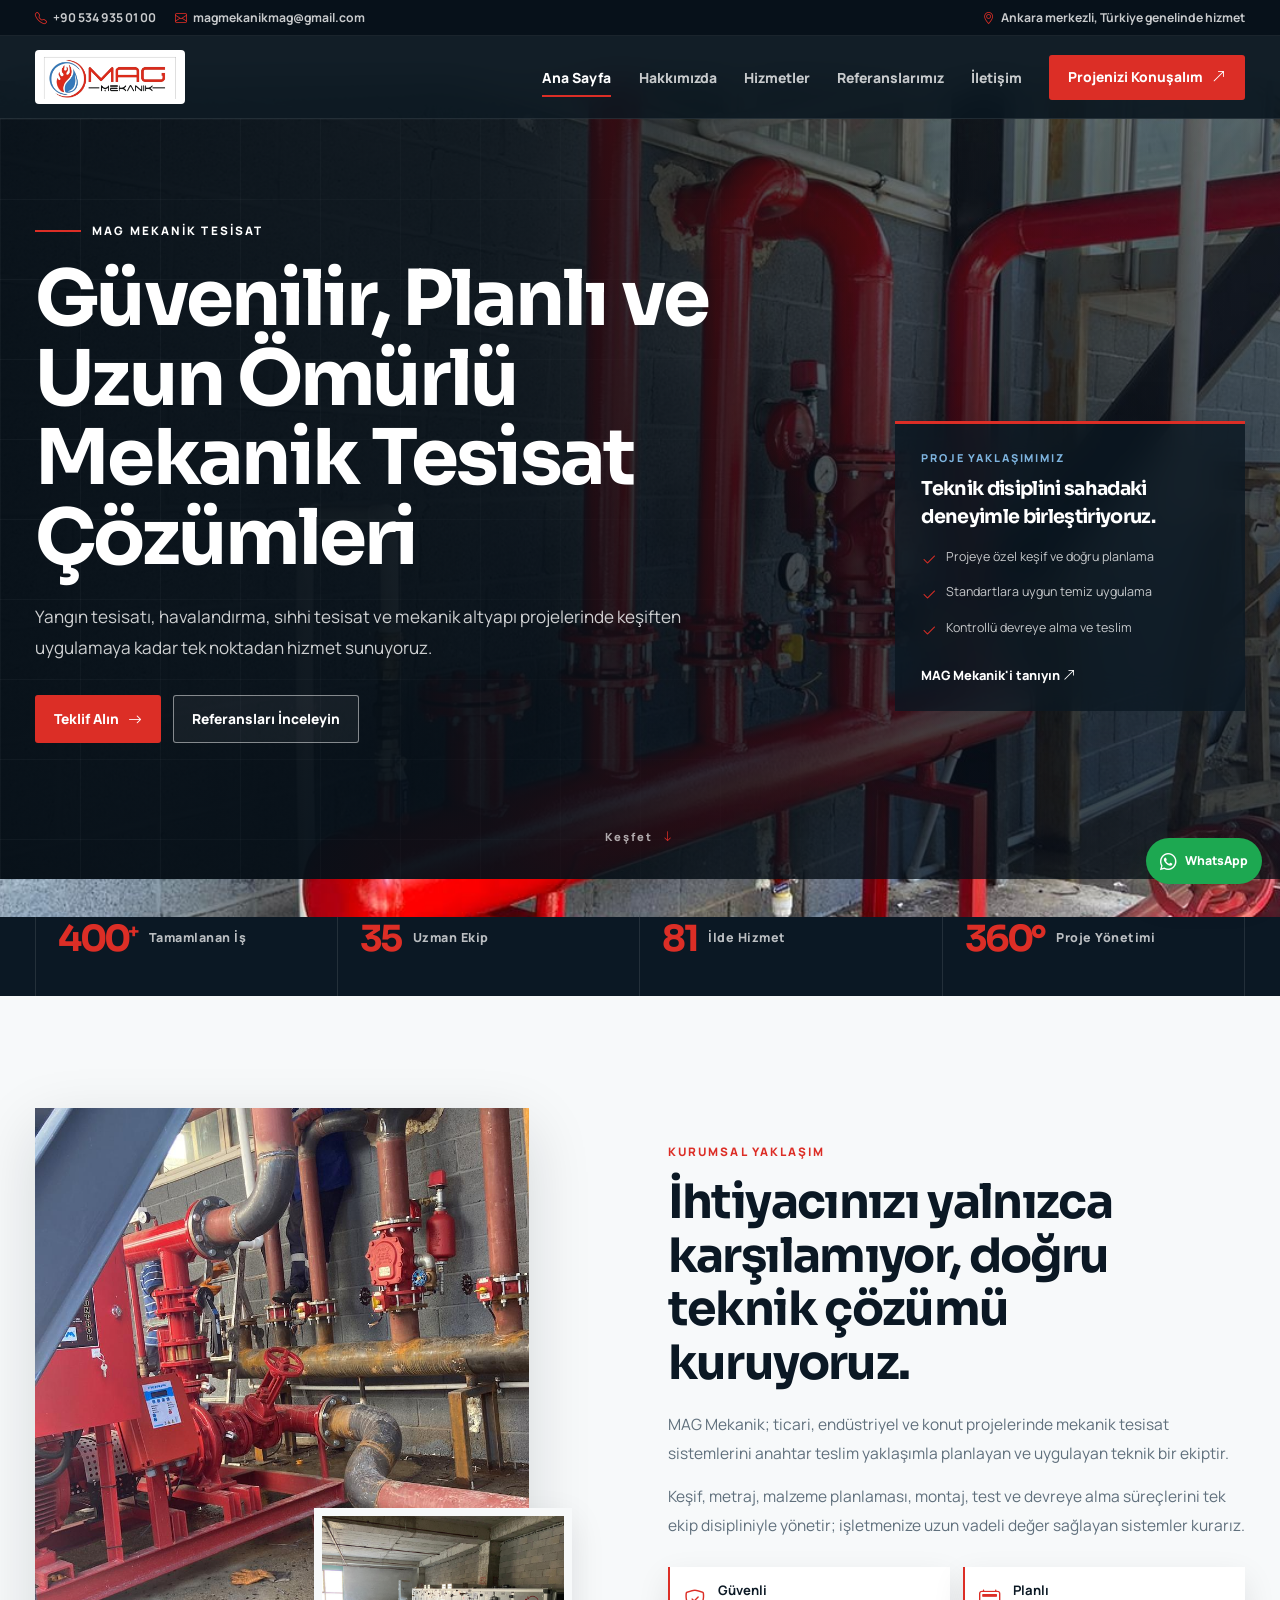
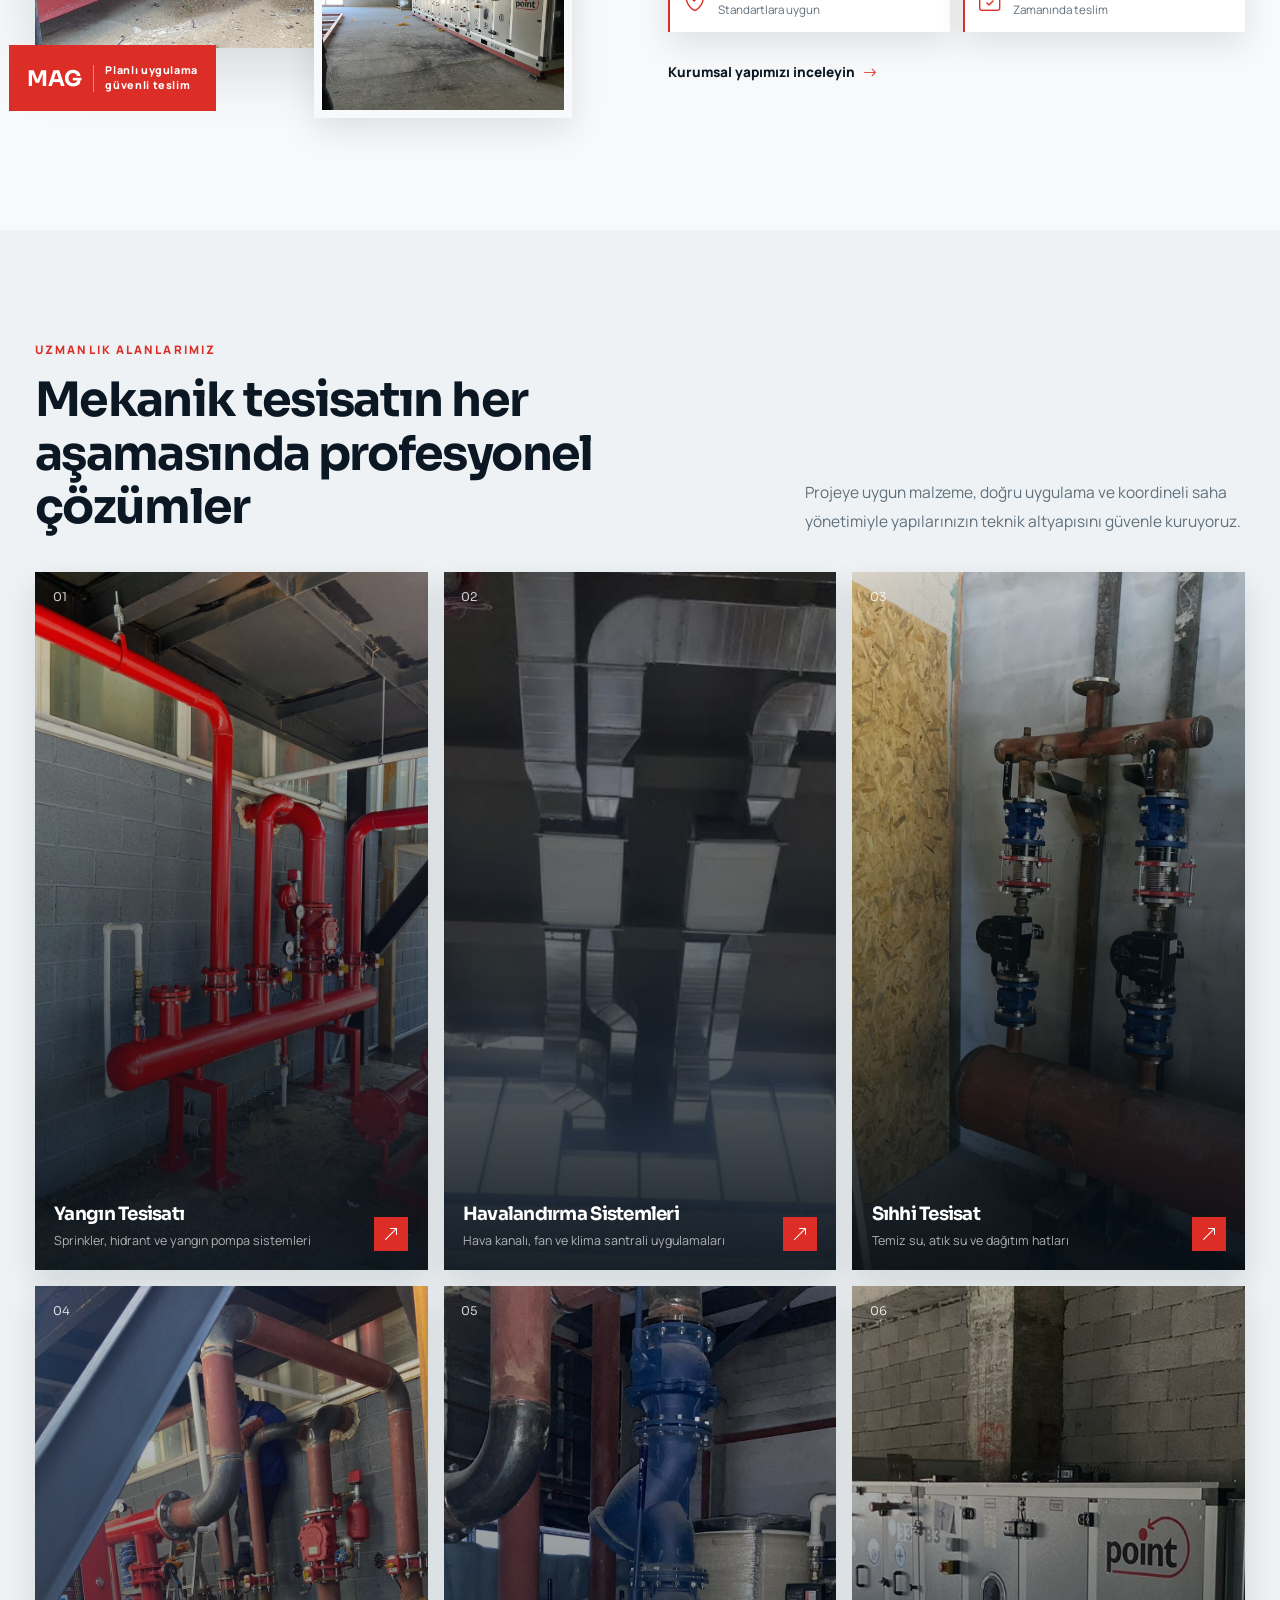
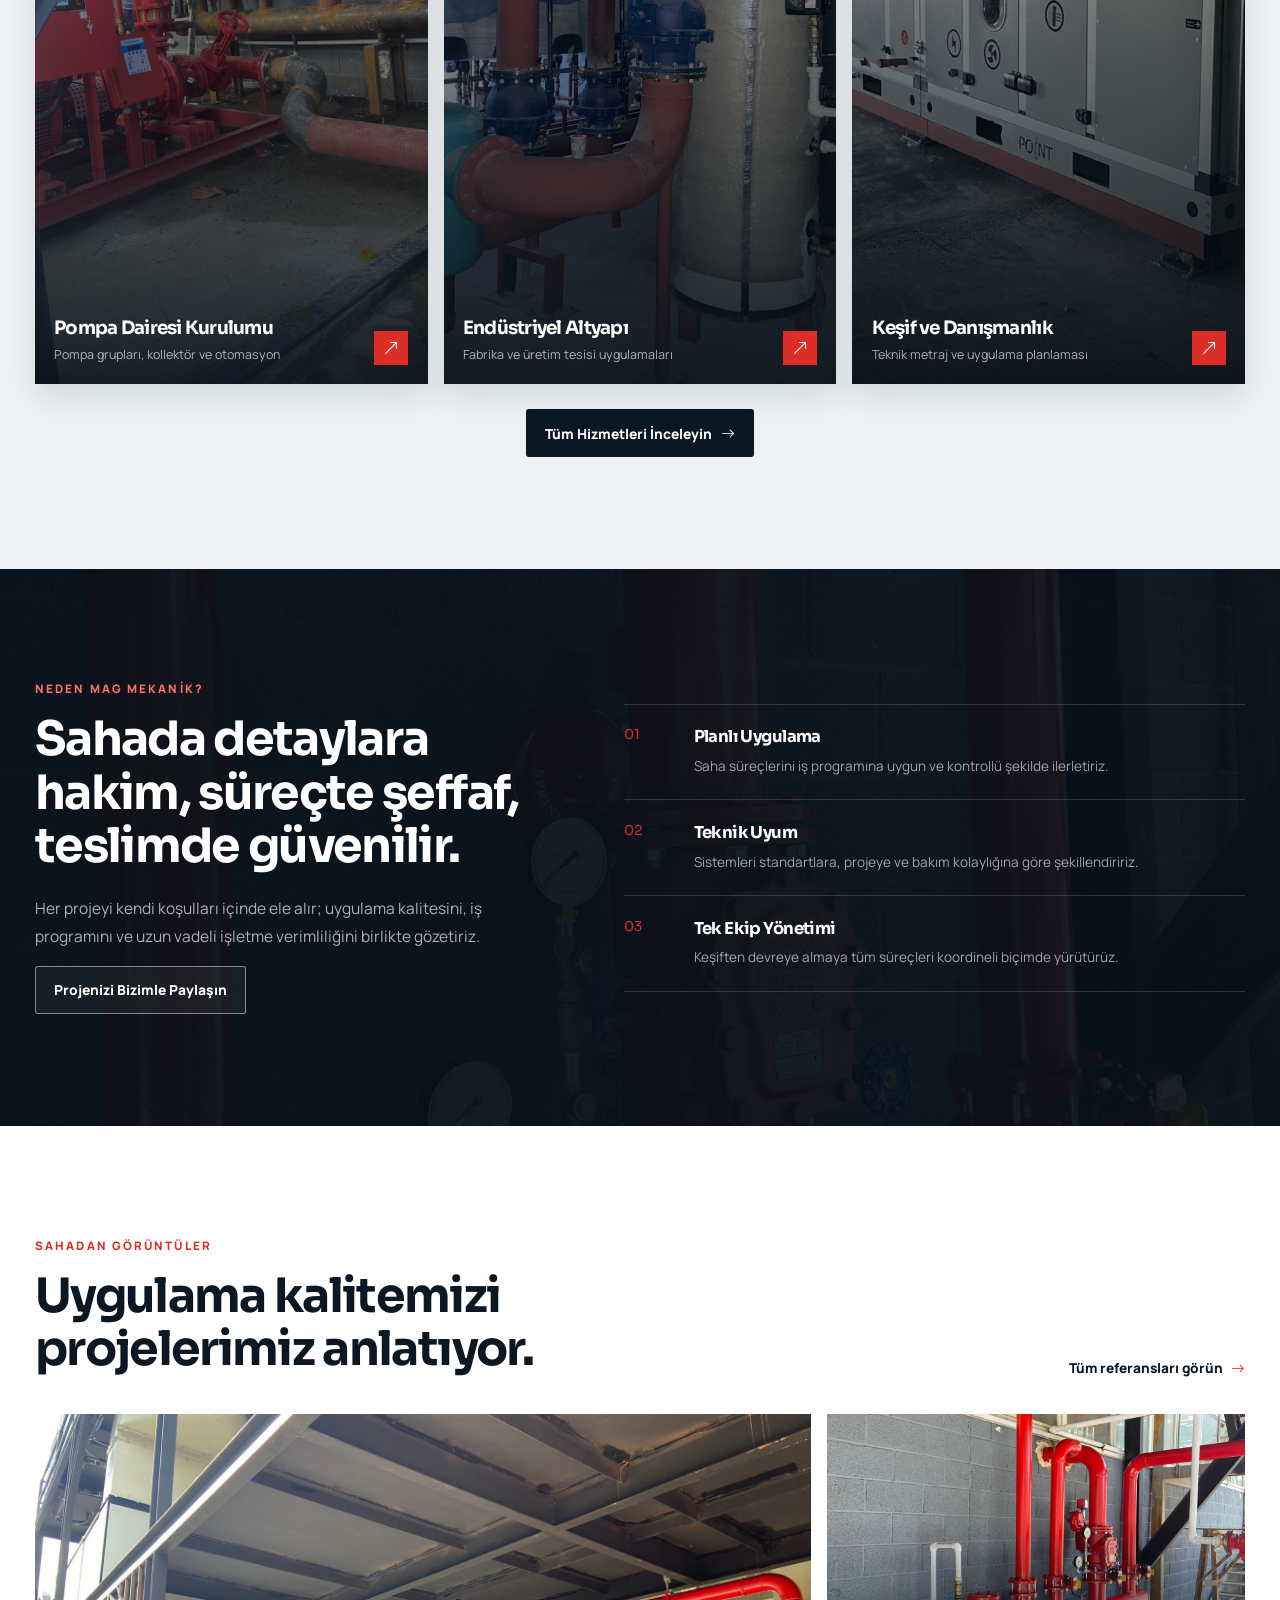
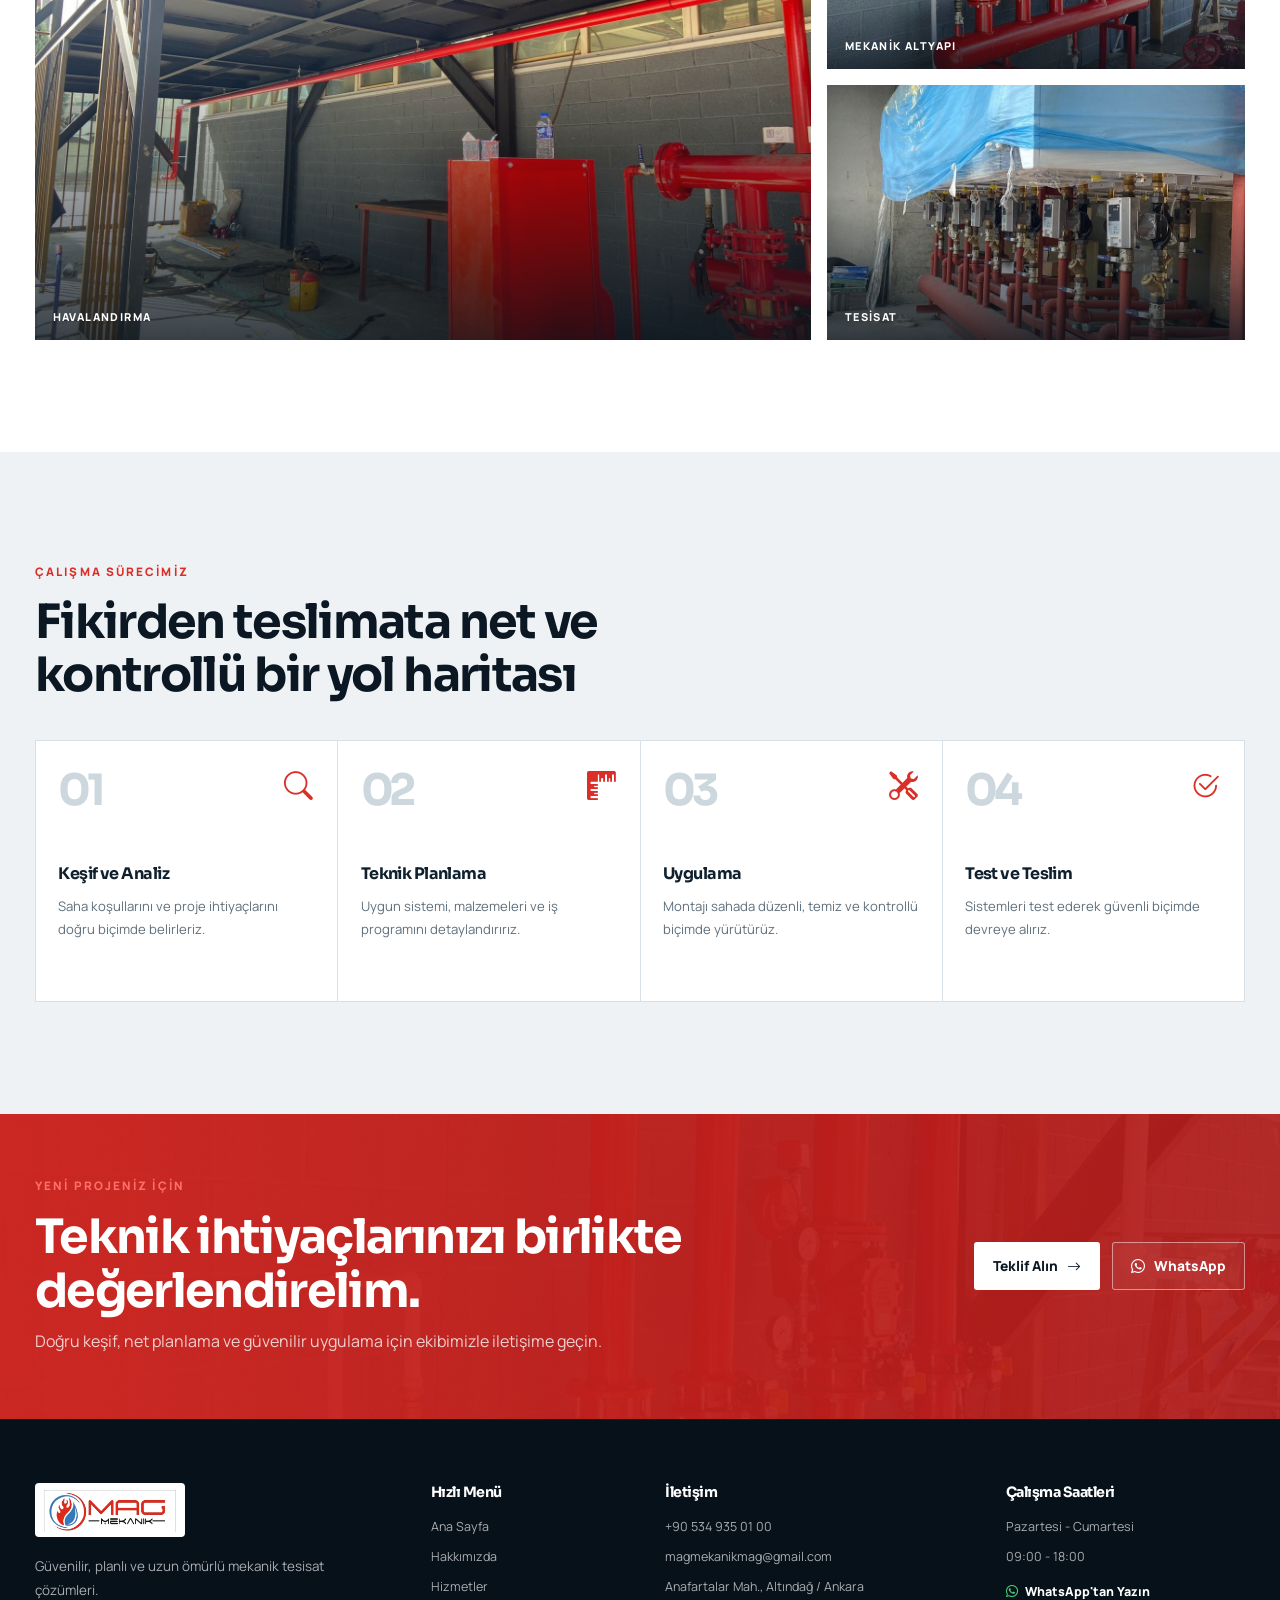
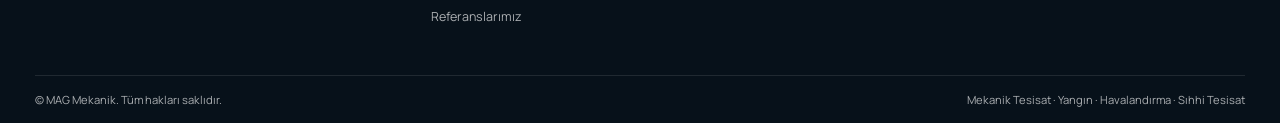
==== commit bba424c6: "Add files via upload" ====
--- a/index.html
+++ b/index.html
@@ -239,7 +239,7 @@
           </div>
           <div class="cta-actions">
             <a class="btn btn-light" href="iletisim.html">Teklif Alın <i class="bi bi-arrow-right"></i></a>
-            <a class="btn btn-outline-light" href="https://wa.me/905415067615" target="_blank" rel="noopener noreferrer"><i class="bi bi-whatsapp"></i> WhatsApp</a>
+            <a class="btn btn-outline-light" href="https://wa.me/905349350100" target="_blank" rel="noopener noreferrer"><i class="bi bi-whatsapp"></i> WhatsApp</a>
           </div>
         </div>
       </section>
@@ -274,16 +274,16 @@
             <li>Pazartesi - Cumartesi</li>
             <li>09:00 - 18:00</li>
           </ul>
-          <a class="footer-whatsapp" href="https://wa.me/905415067615" target="_blank" rel="noopener noreferrer"><i class="bi bi-whatsapp"></i> WhatsApp'tan Yazın</a>
+          <a class="footer-whatsapp" href="https://wa.me/905349350100" target="_blank" rel="noopener noreferrer"><i class="bi bi-whatsapp"></i> WhatsApp'tan Yazın</a>
         </div>
       </div>
       <div class="container footer-bottom">
-        <p>© <span data-year></span> MAG Mekanik. Tüm hakları saklıdır.</p>
+        <p>© MAG Mekanik. Tüm hakları saklıdır.</p>
         <span>Mekanik Tesisat · Yangın · Havalandırma · Sıhhi Tesisat</span>
       </div>
     </footer>
 
-    <a class="floating-whatsapp" href="https://wa.me/905415067615" target="_blank" rel="noopener noreferrer" aria-label="WhatsApp'tan yazın">
+    <a class="floating-whatsapp" href="https://wa.me/905349350100" target="_blank" rel="noopener noreferrer" aria-label="WhatsApp'tan yazın">
       <i class="bi bi-whatsapp"></i><span>WhatsApp</span>
     </a>
   </div>
